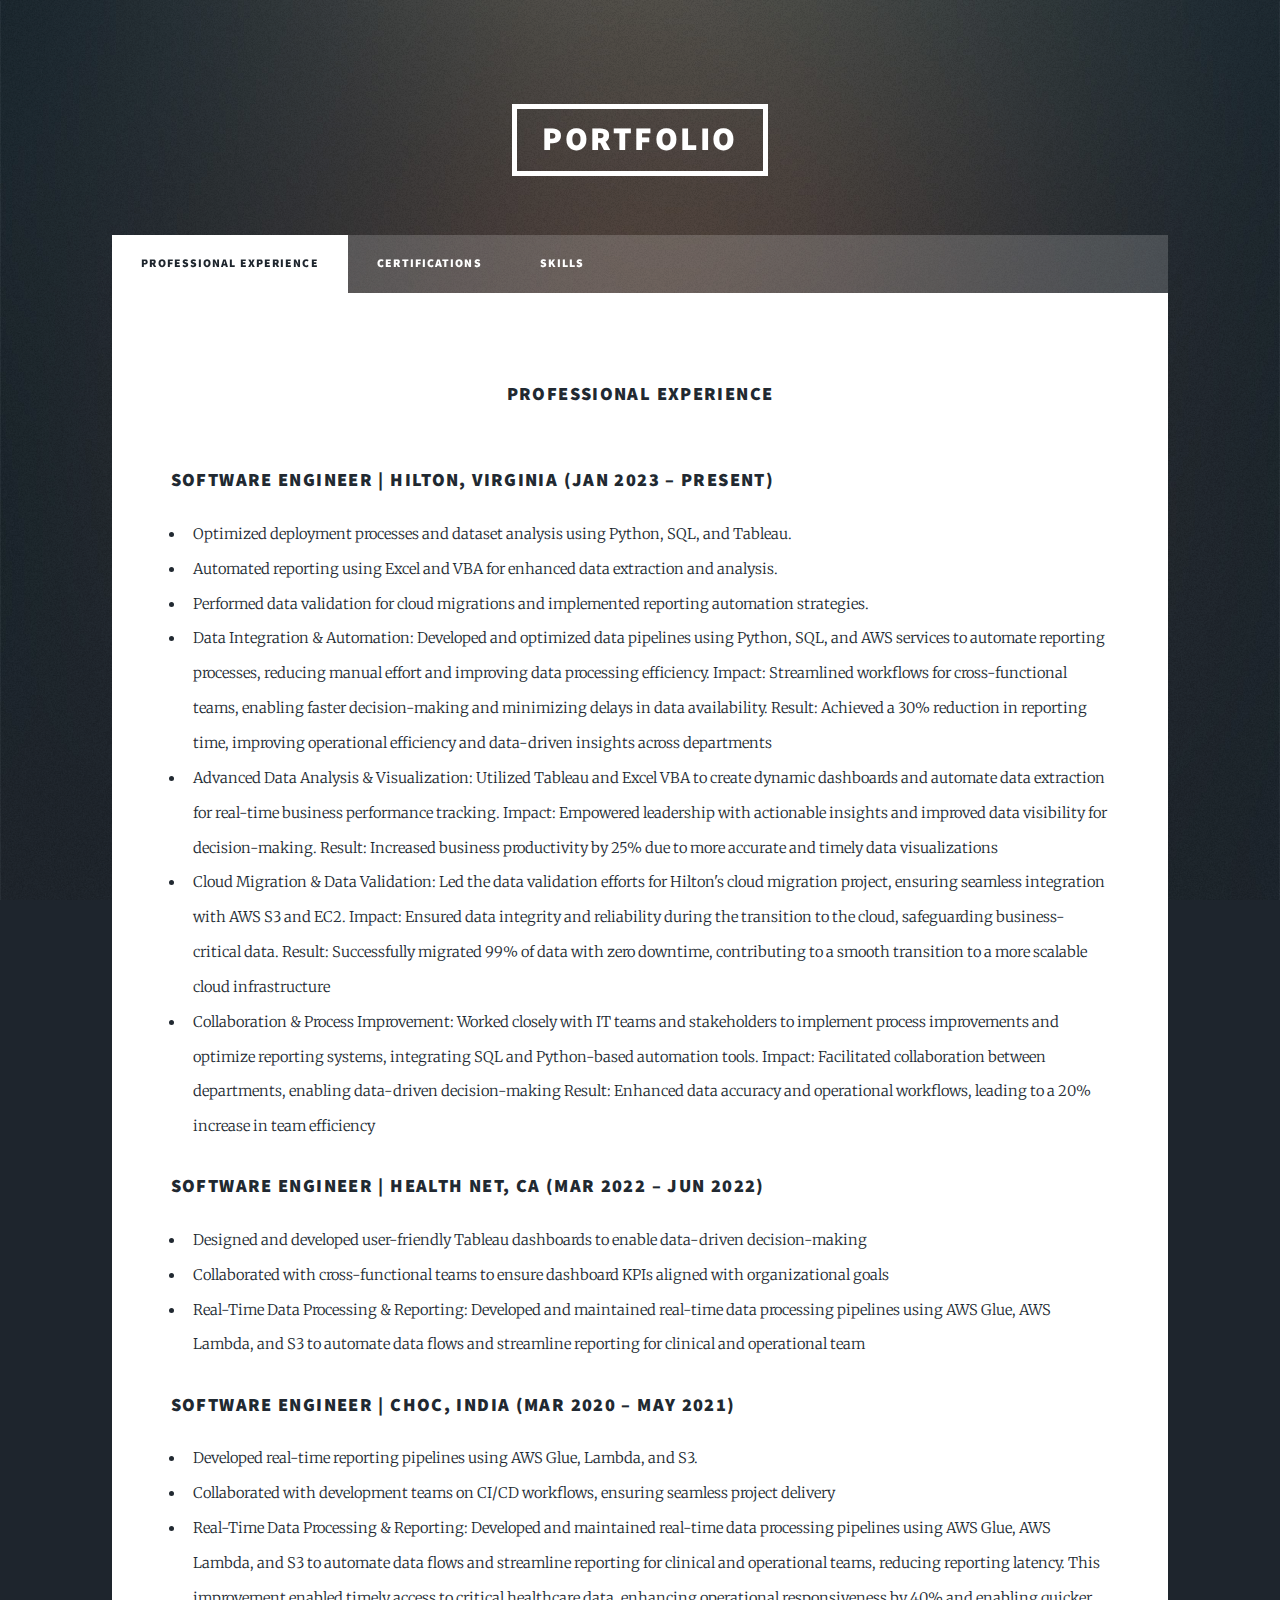
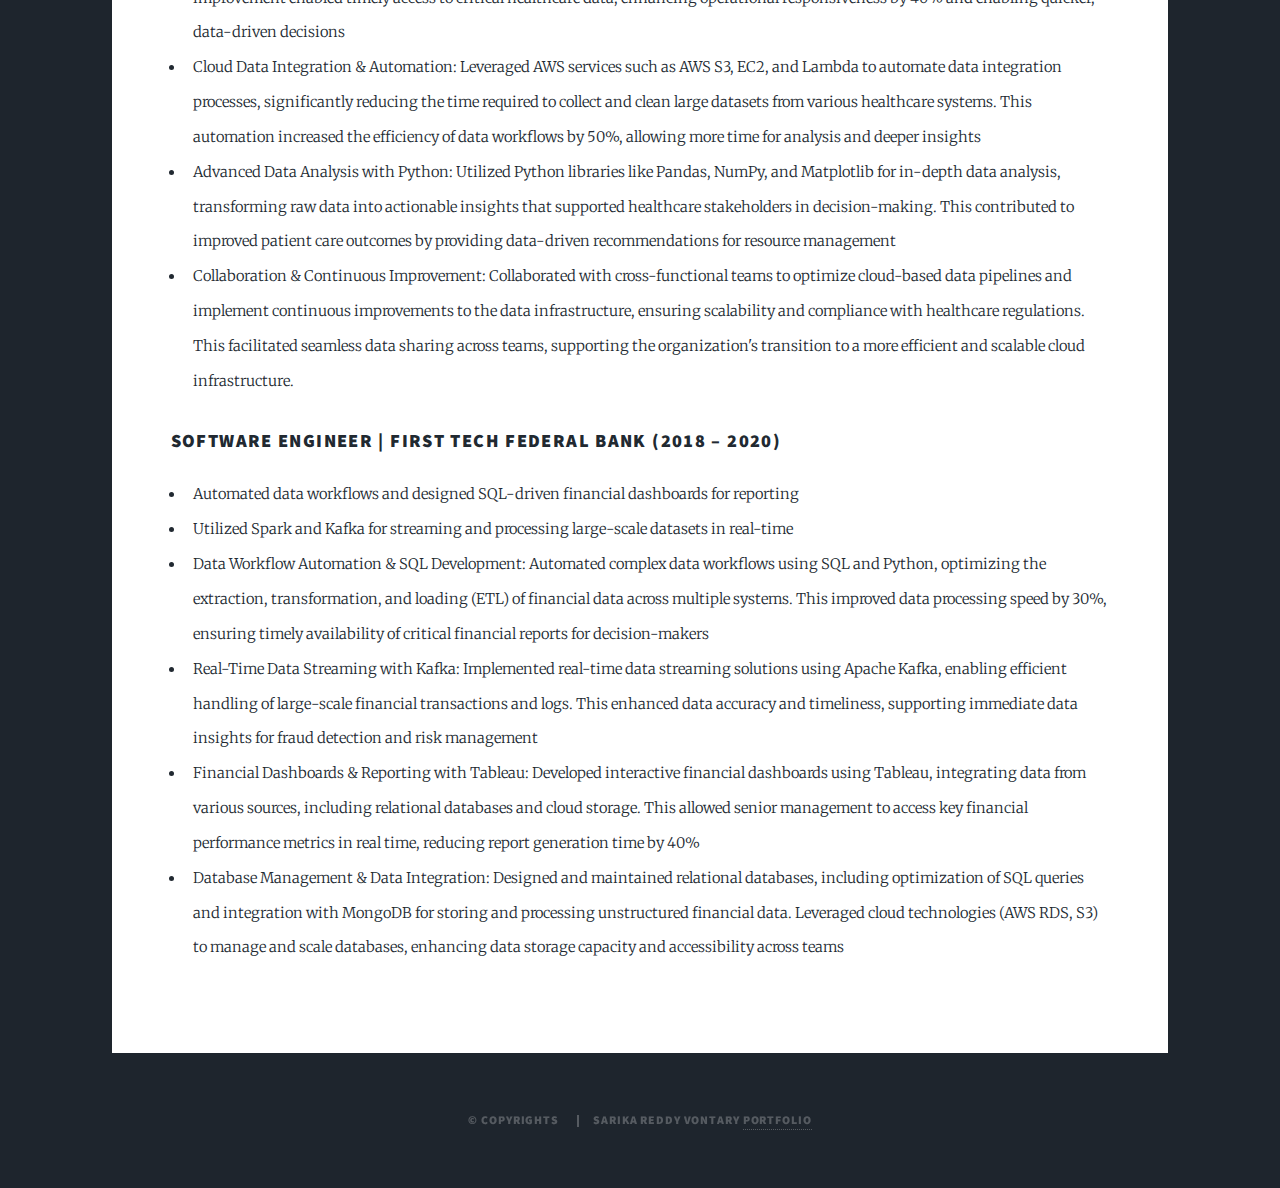
==== generic.html @ 7710efbc "Add files via upload" ====
<!DOCTYPE HTML>
<!--
	Massively by HTML5 UP
	html5up.net | @ajlkn
	Free for personal and commercial use under the CCA 3.0 license (html5up.net/license)
-->
<!DOCTYPE html>
<html lang="en">
<head>
	<title>PORTFOLIO</title>
	<meta charset="utf-8" />
	<meta name="viewport" content="width=device-width, initial-scale=1, user-scalable=no" />
	<link rel="stylesheet" href="assets/css/main.css" />
	<noscript><link rel="stylesheet" href="assets/css/noscript.css" /></noscript>
</head>
<body class="is-preload">

	<!-- Wrapper -->
	<div id="wrapper">

		<!-- Header -->
		<header id="header">
			<a href="index.html" class="logo">PORTFOLIO</a>
		</header>

		<!-- Nav -->
		<nav id="nav">
			<ul class="links">
				<li class="active"><a href="generic.html">Professional Experience</a></li>
				<li><a href="elements.html">Certifications</a></li>
				<li><a href="elements.html">Skills</a></li>
			</ul>
		</nav>

		<!-- Main -->
		<div id="main">

			<!-- Post -->
			<section class="post">
				<header class="major">
					<h3>Professional Experience</h3>
				</header>

				<section id="experience">
					<h3>Software Engineer | Hilton, Virginia (Jan 2023 – Present)</h3>
					<ul>
						<li>Optimized deployment processes and dataset analysis using Python, SQL, and Tableau.</li>
						<li>Automated reporting using Excel and VBA for enhanced data extraction and analysis.</li>
						<li>Performed data validation for cloud migrations and implemented reporting automation strategies.</li>
						<li>
							Data Integration & Automation: Developed and optimized data pipelines using Python, SQL, and AWS services to automate reporting processes, reducing manual effort and improving data processing efficiency.
							Impact: Streamlined workflows for cross-functional teams, enabling faster decision-making and minimizing delays in data availability.
							Result: Achieved a 30% reduction in reporting time, improving operational efficiency and data-driven insights across departments
						</li>
						<li>
							Advanced Data Analysis & Visualization: Utilized Tableau and Excel VBA to create dynamic dashboards and automate data extraction for real-time business performance tracking.

							Impact: Empowered leadership with actionable insights and improved data visibility for decision-making.
							Result: Increased business productivity by 25% due to more accurate and timely data visualizations
						</li>
						<li>
							Cloud Migration & Data Validation: Led the data validation efforts for Hilton's cloud migration project, ensuring seamless integration with AWS S3 and EC2.

							Impact: Ensured data integrity and reliability during the transition to the cloud, safeguarding business-critical data.
							Result: Successfully migrated 99% of data with zero downtime, contributing to a smooth transition to a more scalable cloud infrastructure
						</li>
						<li>
							Collaboration & Process Improvement: Worked closely with IT teams and stakeholders to implement process improvements and optimize reporting systems, integrating SQL and Python-based automation tools.
							Impact: Facilitated collaboration between departments, enabling data-driven decision-making
							Result: Enhanced data accuracy and operational workflows, leading to a 20% increase in team efficiency
						</li>

					</ul>
					<h3>Software Engineer | Health Net, CA (Mar 2022 – Jun 2022)</h3>
					<ul>
						<li>Designed and developed user-friendly Tableau dashboards to enable data-driven decision-making</li>
						<li>Collaborated with cross-functional teams to ensure dashboard KPIs aligned with organizational goals</li>
						<li>Real-Time Data Processing & Reporting: Developed and maintained real-time data processing pipelines using AWS Glue, AWS Lambda, and S3 to automate data flows and streamline reporting for clinical and operational team</li>
					</ul>
					<h3>Software Engineer | CHOC, India (Mar 2020 – May 2021)</h3>
					<ul>
						<li>Developed real-time reporting pipelines using AWS Glue, Lambda, and S3.</li>
						<li>Collaborated with development teams on CI/CD workflows, ensuring seamless project delivery</li>
						<li>Real-Time Data Processing & Reporting: Developed and maintained real-time data processing pipelines using AWS Glue, AWS Lambda, and S3 to automate data flows and streamline reporting for clinical and operational teams, reducing reporting latency. This improvement enabled timely access to critical healthcare data, enhancing operational responsiveness by 40% and enabling quicker, data-driven decisions</li>

						<li>Cloud Data Integration & Automation: Leveraged AWS services such as AWS S3, EC2, and Lambda to automate data integration processes, significantly reducing the time required to collect and clean large datasets from various healthcare systems. This automation increased the efficiency of data workflows by 50%, allowing more time for analysis and deeper insights</li>
						<li>Advanced Data Analysis with Python: Utilized Python libraries like Pandas, NumPy, and Matplotlib for in-depth data analysis, transforming raw data into actionable insights that supported healthcare stakeholders in decision-making. This contributed to improved patient care outcomes by providing data-driven recommendations for resource management</li>
						<li>Collaboration & Continuous Improvement: Collaborated with cross-functional teams to optimize cloud-based data pipelines and implement continuous improvements to the data infrastructure, ensuring scalability and compliance with healthcare regulations. This facilitated seamless data sharing across teams, supporting the organization's transition to a more efficient and scalable cloud infrastructure.</li>
					</ul>
					<h3>Software Engineer | First Tech Federal Bank (2018 – 2020)</h3>
					<ul>
						<li>Automated data workflows and designed SQL-driven financial dashboards for reporting</li>
						<li>Utilized Spark and Kafka for streaming and processing large-scale datasets in real-time</li>
						<li>Data Workflow Automation & SQL Development: Automated complex data workflows using SQL and Python, optimizing the extraction, transformation, and loading (ETL) of financial data across multiple systems. This improved data processing speed by 30%, ensuring timely availability of critical financial reports for decision-makers</li>
						<li>Real-Time Data Streaming with Kafka: Implemented real-time data streaming solutions using Apache Kafka, enabling efficient handling of large-scale financial transactions and logs. This enhanced data accuracy and timeliness, supporting immediate data insights for fraud detection and risk management</li>
						<li>Financial Dashboards & Reporting with Tableau: Developed interactive financial dashboards using Tableau, integrating data from various sources, including relational databases and cloud storage. This allowed senior management to access key financial performance metrics in real time, reducing report generation time by 40%</li>
						<li>Database Management & Data Integration: Designed and maintained relational databases, including optimization of SQL queries and integration with MongoDB for storing and processing unstructured financial data. Leveraged cloud technologies (AWS RDS, S3) to manage and scale databases, enhancing data storage capacity and accessibility across teams</li>
					</ul>


					
					<!-- Add other professional experiences here -->
				</section>
			</section>

		</div>

		<!-- Copyright -->
		<div id="copyright">
			<ul>
				<li>&copy; Copyrights</li>
				<li>SARIKA REDDY VONTARY <a href="#">Portfolio</a></li>
			</ul>
		</div>

	</div>

	<!-- Scripts -->
	<script src="assets/js/jquery.min.js"></script>
	<script src="assets/js/jquery.scrollex.min.js"></script>
	<script src="assets/js/jquery.scrolly.min.js"></script>
	<script src="assets/js/browser.min.js"></script>
	<script src="assets/js/breakpoints.min.js"></script>
	<script src="assets/js/util.js"></script>
	<script src="assets/js/main.js"></script>

</body>
</html>
---- assets/css/main.css ----
@import url(fontawesome-all.min.css);
@import url("https://fonts.googleapis.com/css?family=Merriweather:300,700,300italic,700italic|Source+Sans+Pro:900");

/*
	Massively by HTML5 UP
	html5up.net | @ajlkn
	Free for personal and commercial use under the CCA 3.0 license (html5up.net/license)
*/

html, body, div, span, applet, object,
iframe, h1, h2, h3, h4, h5, h6, p, blockquote,
pre, a, abbr, acronym, address, big, cite,
code, del, dfn, em, img, ins, kbd, q, s, samp,
small, strike, strong, sub, sup, tt, var, b,
u, i, center, dl, dt, dd, ol, ul, li, fieldset,
form, label, legend, table, caption, tbody,
tfoot, thead, tr, th, td, article, aside,
canvas, details, embed, figure, figcaption,
footer, header, hgroup, menu, nav, output, ruby,
section, summary, time, mark, audio, video {
	margin: 0;
	padding: 0;
	border: 0;
	font-size: 100%;
	font: inherit;
	vertical-align: baseline;}

article, aside, details, figcaption, figure,
footer, header, hgroup, menu, nav, section {
	display: block;}

body {
	line-height: 1;
}

ol, ul {
	list-style: none;
}

blockquote, q {
	quotes: none;
}

	blockquote:before, blockquote:after, q:before, q:after {
		content: '';
		content: none;
	}

table {
	border-collapse: collapse;
	border-spacing: 0;
}

body {
	-webkit-text-size-adjust: none;
}

mark {
	background-color: transparent;
	color: inherit;
}

input::-moz-focus-inner {
	border: 0;
	padding: 0;
}

input, select, textarea {
	-moz-appearance: none;
	-webkit-appearance: none;
	-ms-appearance: none;
	appearance: none;
}

/* Basic */

	@-ms-viewport {
		width: device-width;
	}

	body {
		-ms-overflow-style: scrollbar;
	}

	@media screen and (max-width: 480px) {

		html, body {
			min-width: 320px;
		}

	}

	html {
		box-sizing: border-box;
	}

	*, *:before, *:after {
		box-sizing: inherit;
	}

	body {
		background-color: #1e252d;
	}

		body.is-preload *, body.is-preload *:before, body.is-preload *:after {
			-moz-animation: none !important;
			-webkit-animation: none !important;
			-ms-animation: none !important;
			animation: none !important;
			-moz-transition: none !important;
			-webkit-transition: none !important;
			-ms-transition: none !important;
			transition: none !important;
		}

/* Type */

	html {
		font-size: 16pt;
	}

		@media screen and (max-width: 1680px) {

			html {
				font-size: 12pt;
			}

		}

		@media screen and (max-width: 1280px) {

			html {
				font-size: 11pt;
			}

		}

		@media screen and (max-width: 360px) {

			html {
				font-size: 10pt;
			}

		}

	body {
		color: #212931;
	}

	body, input, select, textarea {
		font-family: "Merriweather", Georgia, serif;
		font-weight: 300;
		font-size: 1rem;
		line-height: 2.375;
	}

	a {
		-moz-transition: color 0.2s ease-in-out, background-color 0.2s ease-in-out, border-color 0.2s ease-in-out, box-shadow 0.2s ease-in-out;
		-webkit-transition: color 0.2s ease-in-out, background-color 0.2s ease-in-out, border-color 0.2s ease-in-out, box-shadow 0.2s ease-in-out;
		-ms-transition: color 0.2s ease-in-out, background-color 0.2s ease-in-out, border-color 0.2s ease-in-out, box-shadow 0.2s ease-in-out;
		transition: color 0.2s ease-in-out, background-color 0.2s ease-in-out, border-color 0.2s ease-in-out, box-shadow 0.2s ease-in-out;
		border-bottom: dotted 1px;
		text-decoration: none;
	}

		a:hover {
			border-bottom-color: transparent;
		}

	strong, b {
		font-weight: 600;
	}

	em, i {
		font-style: italic;
	}

	p {
		text-align: justify;
		margin: 0 0 2rem 0;
	}

	h1, h2, h3, h4, h5, h6 {
		font-family: "Source Sans Pro", Helvetica, sans-serif;
		font-weight: 900;
		line-height: 1.5;
		letter-spacing: 0.075em;
		text-transform: uppercase;
		margin: 0 0 1rem 0;
	}

		h1 a, h2 a, h3 a, h4 a, h5 a, h6 a {
			border-bottom: 0;
			color: inherit;
			text-decoration: none;
		}

	h1 {
		font-size: 4rem;
		line-height: 1.1;
		margin: 0 0 2rem 0;
	}

	h2 {
		font-size: 1.75rem;
		line-height: 1.3;
		margin: 0 0 1.5rem 0;
	}

	h3 {
		font-size: 1.25rem;
		margin: 0 0 1.5rem 0;
	}

	h4 {
		font-size: 1rem;
	}

	h5 {
		font-size: 0.9rem;
	}

	h6 {
		font-size: 0.8rem;
	}

	sub {
		font-size: 0.8rem;
		position: relative;
		top: 0.5rem;
	}

	sup {
		font-size: 0.8rem;
		position: relative;
		top: -0.5rem;
	}

	blockquote {
		border-left: solid 4px;
		font-style: italic;
		margin: 0 0 2rem 0;
		padding: 0.5rem 0 0.5rem 2rem;
	}

	code {
		border: solid 2px;
		font-family: "Courier New", monospace;
		font-size: 0.9rem;
		margin: 0 0.25rem;
		padding: 0.25rem 0.65rem;
	}

	pre {
		-webkit-overflow-scrolling: touch;
		font-family: "Courier New", monospace;
		font-size: 0.9rem;
		margin: 0 0 2rem 0;
	}

		pre code {
			display: block;
			line-height: 1.75;
			padding: 1rem 1.5rem;
			overflow-x: auto;
		}

	hr {
		border: 0;
		border-bottom: solid 2px;
		margin: 3rem 0;
	}

		hr.major {
			margin: 5rem 0;
		}

	.align-left {
		text-align: left;
	}

	.align-center {
		text-align: center;
	}

	.align-right {
		text-align: right;
	}

	input, select, textarea {
		color: #212931;
	}

	a {
		color: #212931;
		border-bottom-color: rgba(33, 41, 49, 0.5);
	}

		a:hover {
			border-bottom-color: transparent;
			color: #18bfef !important;
		}

	strong, b {
		color: #212931;
	}

	h1, h2, h3, h4, h5, h6 {
		color: #212931;
	}

	blockquote {
		border-left-color: #eeeeee;
	}

	code {
		background: rgba(220, 220, 220, 0.25);
		border-color: #eeeeee;
	}

	hr {
		border-bottom-color: #eeeeee;
	}

/* Row */

	.row {
		display: flex;
		flex-wrap: wrap;
		box-sizing: border-box;
		align-items: stretch;
	}

		.row > * {
			box-sizing: border-box;
		}

		.row.gtr-uniform > * > :last-child {
			margin-bottom: 0;
		}

		.row.aln-left {
			justify-content: flex-start;
		}

		.row.aln-center {
			justify-content: center;
		}

		.row.aln-right {
			justify-content: flex-end;
		}

		.row.aln-top {
			align-items: flex-start;
		}

		.row.aln-middle {
			align-items: center;
		}

		.row.aln-bottom {
			align-items: flex-end;
		}

		.row > .imp {
			order: -1;
		}

		.row > .col-1 {
			width: 8.33333%;
		}

		.row > .off-1 {
			margin-left: 8.33333%;
		}

		.row > .col-2 {
			width: 16.66667%;
		}

		.row > .off-2 {
			margin-left: 16.66667%;
		}

		.row > .col-3 {
			width: 25%;
		}

		.row > .off-3 {
			margin-left: 25%;
		}

		.row > .col-4 {
			width: 33.33333%;
		}

		.row > .off-4 {
			margin-left: 33.33333%;
		}

		.row > .col-5 {
			width: 41.66667%;
		}

		.row > .off-5 {
			margin-left: 41.66667%;
		}

		.row > .col-6 {
			width: 50%;
		}

		.row > .off-6 {
			margin-left: 50%;
		}

		.row > .col-7 {
			width: 58.33333%;
		}

		.row > .off-7 {
			margin-left: 58.33333%;
		}

		.row > .col-8 {
			width: 66.66667%;
		}

		.row > .off-8 {
			margin-left: 66.66667%;
		}

		.row > .col-9 {
			width: 75%;
		}

		.row > .off-9 {
			margin-left: 75%;
		}

		.row > .col-10 {
			width: 83.33333%;
		}

		.row > .off-10 {
			margin-left: 83.33333%;
		}

		.row > .col-11 {
			width: 91.66667%;
		}

		.row > .off-11 {
			margin-left: 91.66667%;
		}

		.row > .col-12 {
			width: 100%;
		}

		.row > .off-12 {
			margin-left: 100%;
		}

		.row.gtr-0 {
			margin-top: 0;
			margin-left: 0rem;
		}

			.row.gtr-0 > * {
				padding: 0 0 0 0rem;
			}

			.row.gtr-0.gtr-uniform {
				margin-top: 0rem;
			}

				.row.gtr-0.gtr-uniform > * {
					padding-top: 0rem;
				}

		.row.gtr-25 {
			margin-top: 0;
			margin-left: -0.375rem;
		}

			.row.gtr-25 > * {
				padding: 0 0 0 0.375rem;
			}

			.row.gtr-25.gtr-uniform {
				margin-top: -0.375rem;
			}

				.row.gtr-25.gtr-uniform > * {
					padding-top: 0.375rem;
				}

		.row.gtr-50 {
			margin-top: 0;
			margin-left: -0.75rem;
		}

			.row.gtr-50 > * {
				padding: 0 0 0 0.75rem;
			}

			.row.gtr-50.gtr-uniform {
				margin-top: -0.75rem;
			}

				.row.gtr-50.gtr-uniform > * {
					padding-top: 0.75rem;
				}

		.row {
			margin-top: 0;
			margin-left: -1.5rem;
		}

			.row > * {
				padding: 0 0 0 1.5rem;
			}

			.row.gtr-uniform {
				margin-top: -1.5rem;
			}

				.row.gtr-uniform > * {
					padding-top: 1.5rem;
				}

		.row.gtr-150 {
			margin-top: 0;
			margin-left: -2.25rem;
		}

			.row.gtr-150 > * {
				padding: 0 0 0 2.25rem;
			}

			.row.gtr-150.gtr-uniform {
				margin-top: -2.25rem;
			}

				.row.gtr-150.gtr-uniform > * {
					padding-top: 2.25rem;
				}

		.row.gtr-200 {
			margin-top: 0;
			margin-left: -3rem;
		}

			.row.gtr-200 > * {
				padding: 0 0 0 3rem;
			}

			.row.gtr-200.gtr-uniform {
				margin-top: -3rem;
			}

				.row.gtr-200.gtr-uniform > * {
					padding-top: 3rem;
				}

		@media screen and (max-width: 1680px) {

			.row {
				display: flex;
				flex-wrap: wrap;
				box-sizing: border-box;
				align-items: stretch;
			}

				.row > * {
					box-sizing: border-box;
				}

				.row.gtr-uniform > * > :last-child {
					margin-bottom: 0;
				}

				.row.aln-left {
					justify-content: flex-start;
				}

				.row.aln-center {
					justify-content: center;
				}

				.row.aln-right {
					justify-content: flex-end;
				}

				.row.aln-top {
					align-items: flex-start;
				}

				.row.aln-middle {
					align-items: center;
				}

				.row.aln-bottom {
					align-items: flex-end;
				}

				.row > .imp-xlarge {
					order: -1;
				}

				.row > .col-1-xlarge {
					width: 8.33333%;
				}

				.row > .off-1-xlarge {
					margin-left: 8.33333%;
				}

				.row > .col-2-xlarge {
					width: 16.66667%;
				}

				.row > .off-2-xlarge {
					margin-left: 16.66667%;
				}

				.row > .col-3-xlarge {
					width: 25%;
				}

				.row > .off-3-xlarge {
					margin-left: 25%;
				}

				.row > .col-4-xlarge {
					width: 33.33333%;
				}

				.row > .off-4-xlarge {
					margin-left: 33.33333%;
				}

				.row > .col-5-xlarge {
					width: 41.66667%;
				}

				.row > .off-5-xlarge {
					margin-left: 41.66667%;
				}

				.row > .col-6-xlarge {
					width: 50%;
				}

				.row > .off-6-xlarge {
					margin-left: 50%;
				}

				.row > .col-7-xlarge {
					width: 58.33333%;
				}

				.row > .off-7-xlarge {
					margin-left: 58.33333%;
				}

				.row > .col-8-xlarge {
					width: 66.66667%;
				}

				.row > .off-8-xlarge {
					margin-left: 66.66667%;
				}

				.row > .col-9-xlarge {
					width: 75%;
				}

				.row > .off-9-xlarge {
					margin-left: 75%;
				}

				.row > .col-10-xlarge {
					width: 83.33333%;
				}

				.row > .off-10-xlarge {
					margin-left: 83.33333%;
				}

				.row > .col-11-xlarge {
					width: 91.66667%;
				}

				.row > .off-11-xlarge {
					margin-left: 91.66667%;
				}

				.row > .col-12-xlarge {
					width: 100%;
				}

				.row > .off-12-xlarge {
					margin-left: 100%;
				}

				.row.gtr-0 {
					margin-top: 0;
					margin-left: 0rem;
				}

					.row.gtr-0 > * {
						padding: 0 0 0 0rem;
					}

					.row.gtr-0.gtr-uniform {
						margin-top: 0rem;
					}

						.row.gtr-0.gtr-uniform > * {
							padding-top: 0rem;
						}

				.row.gtr-25 {
					margin-top: 0;
					margin-left: -0.375rem;
				}

					.row.gtr-25 > * {
						padding: 0 0 0 0.375rem;
					}

					.row.gtr-25.gtr-uniform {
						margin-top: -0.375rem;
					}

						.row.gtr-25.gtr-uniform > * {
							padding-top: 0.375rem;
						}

				.row.gtr-50 {
					margin-top: 0;
					margin-left: -0.75rem;
				}

					.row.gtr-50 > * {
						padding: 0 0 0 0.75rem;
					}

					.row.gtr-50.gtr-uniform {
						margin-top: -0.75rem;
					}

						.row.gtr-50.gtr-uniform > * {
							padding-top: 0.75rem;
						}

				.row {
					margin-top: 0;
					margin-left: -1.5rem;
				}

					.row > * {
						padding: 0 0 0 1.5rem;
					}

					.row.gtr-uniform {
						margin-top: -1.5rem;
					}

						.row.gtr-uniform > * {
							padding-top: 1.5rem;
						}

				.row.gtr-150 {
					margin-top: 0;
					margin-left: -2.25rem;
				}

					.row.gtr-150 > * {
						padding: 0 0 0 2.25rem;
					}

					.row.gtr-150.gtr-uniform {
						margin-top: -2.25rem;
					}

						.row.gtr-150.gtr-uniform > * {
							padding-top: 2.25rem;
						}

				.row.gtr-200 {
					margin-top: 0;
					margin-left: -3rem;
				}

					.row.gtr-200 > * {
						padding: 0 0 0 3rem;
					}

					.row.gtr-200.gtr-uniform {
						margin-top: -3rem;
					}

						.row.gtr-200.gtr-uniform > * {
							padding-top: 3rem;
						}

		}

		@media screen and (max-width: 1280px) {

			.row {
				display: flex;
				flex-wrap: wrap;
				box-sizing: border-box;
				align-items: stretch;
			}

				.row > * {
					box-sizing: border-box;
				}

				.row.gtr-uniform > * > :last-child {
					margin-bottom: 0;
				}

				.row.aln-left {
					justify-content: flex-start;
				}

				.row.aln-center {
					justify-content: center;
				}

				.row.aln-right {
					justify-content: flex-end;
				}

				.row.aln-top {
					align-items: flex-start;
				}

				.row.aln-middle {
					align-items: center;
				}

				.row.aln-bottom {
					align-items: flex-end;
				}

				.row > .imp-large {
					order: -1;
				}

				.row > .col-1-large {
					width: 8.33333%;
				}

				.row > .off-1-large {
					margin-left: 8.33333%;
				}

				.row > .col-2-large {
					width: 16.66667%;
				}

				.row > .off-2-large {
					margin-left: 16.66667%;
				}

				.row > .col-3-large {
					width: 25%;
				}

				.row > .off-3-large {
					margin-left: 25%;
				}

				.row > .col-4-large {
					width: 33.33333%;
				}

				.row > .off-4-large {
					margin-left: 33.33333%;
				}

				.row > .col-5-large {
					width: 41.66667%;
				}

				.row > .off-5-large {
					margin-left: 41.66667%;
				}

				.row > .col-6-large {
					width: 50%;
				}

				.row > .off-6-large {
					margin-left: 50%;
				}

				.row > .col-7-large {
					width: 58.33333%;
				}

				.row > .off-7-large {
					margin-left: 58.33333%;
				}

				.row > .col-8-large {
					width: 66.66667%;
				}

				.row > .off-8-large {
					margin-left: 66.66667%;
				}

				.row > .col-9-large {
					width: 75%;
				}

				.row > .off-9-large {
					margin-left: 75%;
				}

				.row > .col-10-large {
					width: 83.33333%;
				}

				.row > .off-10-large {
					margin-left: 83.33333%;
				}

				.row > .col-11-large {
					width: 91.66667%;
				}

				.row > .off-11-large {
					margin-left: 91.66667%;
				}

				.row > .col-12-large {
					width: 100%;
				}

				.row > .off-12-large {
					margin-left: 100%;
				}

				.row.gtr-0 {
					margin-top: 0;
					margin-left: 0rem;
				}

					.row.gtr-0 > * {
						padding: 0 0 0 0rem;
					}

					.row.gtr-0.gtr-uniform {
						margin-top: 0rem;
					}

						.row.gtr-0.gtr-uniform > * {
							padding-top: 0rem;
						}

				.row.gtr-25 {
					margin-top: 0;
					margin-left: -0.375rem;
				}

					.row.gtr-25 > * {
						padding: 0 0 0 0.375rem;
					}

					.row.gtr-25.gtr-uniform {
						margin-top: -0.375rem;
					}

						.row.gtr-25.gtr-uniform > * {
							padding-top: 0.375rem;
						}

				.row.gtr-50 {
					margin-top: 0;
					margin-left: -0.75rem;
				}

					.row.gtr-50 > * {
						padding: 0 0 0 0.75rem;
					}

					.row.gtr-50.gtr-uniform {
						margin-top: -0.75rem;
					}

						.row.gtr-50.gtr-uniform > * {
							padding-top: 0.75rem;
						}

				.row {
					margin-top: 0;
					margin-left: -1.5rem;
				}

					.row > * {
						padding: 0 0 0 1.5rem;
					}

					.row.gtr-uniform {
						margin-top: -1.5rem;
					}

						.row.gtr-uniform > * {
							padding-top: 1.5rem;
						}

				.row.gtr-150 {
					margin-top: 0;
					margin-left: -2.25rem;
				}

					.row.gtr-150 > * {
						padding: 0 0 0 2.25rem;
					}

					.row.gtr-150.gtr-uniform {
						margin-top: -2.25rem;
					}

						.row.gtr-150.gtr-uniform > * {
							padding-top: 2.25rem;
						}

				.row.gtr-200 {
					margin-top: 0;
					margin-left: -3rem;
				}

					.row.gtr-200 > * {
						padding: 0 0 0 3rem;
					}

					.row.gtr-200.gtr-uniform {
						margin-top: -3rem;
					}

						.row.gtr-200.gtr-uniform > * {
							padding-top: 3rem;
						}

		}

		@media screen and (max-width: 980px) {

			.row {
				display: flex;
				flex-wrap: wrap;
				box-sizing: border-box;
				align-items: stretch;
			}

				.row > * {
					box-sizing: border-box;
				}

				.row.gtr-uniform > * > :last-child {
					margin-bottom: 0;
				}

				.row.aln-left {
					justify-content: flex-start;
				}

				.row.aln-center {
					justify-content: center;
				}

				.row.aln-right {
					justify-content: flex-end;
				}

				.row.aln-top {
					align-items: flex-start;
				}

				.row.aln-middle {
					align-items: center;
				}

				.row.aln-bottom {
					align-items: flex-end;
				}

				.row > .imp-medium {
					order: -1;
				}

				.row > .col-1-medium {
					width: 8.33333%;
				}

				.row > .off-1-medium {
					margin-left: 8.33333%;
				}

				.row > .col-2-medium {
					width: 16.66667%;
				}

				.row > .off-2-medium {
					margin-left: 16.66667%;
				}

				.row > .col-3-medium {
					width: 25%;
				}

				.row > .off-3-medium {
					margin-left: 25%;
				}

				.row > .col-4-medium {
					width: 33.33333%;
				}

				.row > .off-4-medium {
					margin-left: 33.33333%;
				}

				.row > .col-5-medium {
					width: 41.66667%;
				}

				.row > .off-5-medium {
					margin-left: 41.66667%;
				}

				.row > .col-6-medium {
					width: 50%;
				}

				.row > .off-6-medium {
					margin-left: 50%;
				}

				.row > .col-7-medium {
					width: 58.33333%;
				}

				.row > .off-7-medium {
					margin-left: 58.33333%;
				}

				.row > .col-8-medium {
					width: 66.66667%;
				}

				.row > .off-8-medium {
					margin-left: 66.66667%;
				}

				.row > .col-9-medium {
					width: 75%;
				}

				.row > .off-9-medium {
					margin-left: 75%;
				}

				.row > .col-10-medium {
					width: 83.33333%;
				}

				.row > .off-10-medium {
					margin-left: 83.33333%;
				}

				.row > .col-11-medium {
					width: 91.66667%;
				}

				.row > .off-11-medium {
					margin-left: 91.66667%;
				}

				.row > .col-12-medium {
					width: 100%;
				}

				.row > .off-12-medium {
					margin-left: 100%;
				}

				.row.gtr-0 {
					margin-top: 0;
					margin-left: 0rem;
				}

					.row.gtr-0 > * {
						padding: 0 0 0 0rem;
					}

					.row.gtr-0.gtr-uniform {
						margin-top: 0rem;
					}

						.row.gtr-0.gtr-uniform > * {
							padding-top: 0rem;
						}

				.row.gtr-25 {
					margin-top: 0;
					margin-left: -0.375rem;
				}

					.row.gtr-25 > * {
						padding: 0 0 0 0.375rem;
					}

					.row.gtr-25.gtr-uniform {
						margin-top: -0.375rem;
					}

						.row.gtr-25.gtr-uniform > * {
							padding-top: 0.375rem;
						}

				.row.gtr-50 {
					margin-top: 0;
					margin-left: -0.75rem;
				}

					.row.gtr-50 > * {
						padding: 0 0 0 0.75rem;
					}

					.row.gtr-50.gtr-uniform {
						margin-top: -0.75rem;
					}

						.row.gtr-50.gtr-uniform > * {
							padding-top: 0.75rem;
						}

				.row {
					margin-top: 0;
					margin-left: -1.5rem;
				}

					.row > * {
						padding: 0 0 0 1.5rem;
					}

					.row.gtr-uniform {
						margin-top: -1.5rem;
					}

						.row.gtr-uniform > * {
							padding-top: 1.5rem;
						}

				.row.gtr-150 {
					margin-top: 0;
					margin-left: -2.25rem;
				}

					.row.gtr-150 > * {
						padding: 0 0 0 2.25rem;
					}

					.row.gtr-150.gtr-uniform {
						margin-top: -2.25rem;
					}

						.row.gtr-150.gtr-uniform > * {
							padding-top: 2.25rem;
						}

				.row.gtr-200 {
					margin-top: 0;
					margin-left: -3rem;
				}

					.row.gtr-200 > * {
						padding: 0 0 0 3rem;
					}

					.row.gtr-200.gtr-uniform {
						margin-top: -3rem;
					}

						.row.gtr-200.gtr-uniform > * {
							padding-top: 3rem;
						}

		}

		@media screen and (max-width: 736px) {

			.row {
				display: flex;
				flex-wrap: wrap;
				box-sizing: border-box;
				align-items: stretch;
			}

				.row > * {
					box-sizing: border-box;
				}

				.row.gtr-uniform > * > :last-child {
					margin-bottom: 0;
				}

				.row.aln-left {
					justify-content: flex-start;
				}

				.row.aln-center {
					justify-content: center;
				}

				.row.aln-right {
					justify-content: flex-end;
				}

				.row.aln-top {
					align-items: flex-start;
				}

				.row.aln-middle {
					align-items: center;
				}

				.row.aln-bottom {
					align-items: flex-end;
				}

				.row > .imp-small {
					order: -1;
				}

				.row > .col-1-small {
					width: 8.33333%;
				}

				.row > .off-1-small {
					margin-left: 8.33333%;
				}

				.row > .col-2-small {
					width: 16.66667%;
				}

				.row > .off-2-small {
					margin-left: 16.66667%;
				}

				.row > .col-3-small {
					width: 25%;
				}

				.row > .off-3-small {
					margin-left: 25%;
				}

				.row > .col-4-small {
					width: 33.33333%;
				}

				.row > .off-4-small {
					margin-left: 33.33333%;
				}

				.row > .col-5-small {
					width: 41.66667%;
				}

				.row > .off-5-small {
					margin-left: 41.66667%;
				}

				.row > .col-6-small {
					width: 50%;
				}

				.row > .off-6-small {
					margin-left: 50%;
				}

				.row > .col-7-small {
					width: 58.33333%;
				}

				.row > .off-7-small {
					margin-left: 58.33333%;
				}

				.row > .col-8-small {
					width: 66.66667%;
				}

				.row > .off-8-small {
					margin-left: 66.66667%;
				}

				.row > .col-9-small {
					width: 75%;
				}

				.row > .off-9-small {
					margin-left: 75%;
				}

				.row > .col-10-small {
					width: 83.33333%;
				}

				.row > .off-10-small {
					margin-left: 83.33333%;
				}

				.row > .col-11-small {
					width: 91.66667%;
				}

				.row > .off-11-small {
					margin-left: 91.66667%;
				}

				.row > .col-12-small {
					width: 100%;
				}

				.row > .off-12-small {
					margin-left: 100%;
				}

				.row.gtr-0 {
					margin-top: 0;
					margin-left: 0rem;
				}

					.row.gtr-0 > * {
						padding: 0 0 0 0rem;
					}

					.row.gtr-0.gtr-uniform {
						margin-top: 0rem;
					}

						.row.gtr-0.gtr-uniform > * {
							padding-top: 0rem;
						}

				.row.gtr-25 {
					margin-top: 0;
					margin-left: -0.375rem;
				}

					.row.gtr-25 > * {
						padding: 0 0 0 0.375rem;
					}

					.row.gtr-25.gtr-uniform {
						margin-top: -0.375rem;
					}

						.row.gtr-25.gtr-uniform > * {
							padding-top: 0.375rem;
						}

				.row.gtr-50 {
					margin-top: 0;
					margin-left: -0.75rem;
				}

					.row.gtr-50 > * {
						padding: 0 0 0 0.75rem;
					}

					.row.gtr-50.gtr-uniform {
						margin-top: -0.75rem;
					}

						.row.gtr-50.gtr-uniform > * {
							padding-top: 0.75rem;
						}

				.row {
					margin-top: 0;
					margin-left: -1.5rem;
				}

					.row > * {
						padding: 0 0 0 1.5rem;
					}

					.row.gtr-uniform {
						margin-top: -1.5rem;
					}

						.row.gtr-uniform > * {
							padding-top: 1.5rem;
						}

				.row.gtr-150 {
					margin-top: 0;
					margin-left: -2.25rem;
				}

					.row.gtr-150 > * {
						padding: 0 0 0 2.25rem;
					}

					.row.gtr-150.gtr-uniform {
						margin-top: -2.25rem;
					}

						.row.gtr-150.gtr-uniform > * {
							padding-top: 2.25rem;
						}

				.row.gtr-200 {
					margin-top: 0;
					margin-left: -3rem;
				}

					.row.gtr-200 > * {
						padding: 0 0 0 3rem;
					}

					.row.gtr-200.gtr-uniform {
						margin-top: -3rem;
					}

						.row.gtr-200.gtr-uniform > * {
							padding-top: 3rem;
						}

		}

		@media screen and (max-width: 480px) {

			.row {
				display: flex;
				flex-wrap: wrap;
				box-sizing: border-box;
				align-items: stretch;
			}

				.row > * {
					box-sizing: border-box;
				}

				.row.gtr-uniform > * > :last-child {
					margin-bottom: 0;
				}

				.row.aln-left {
					justify-content: flex-start;
				}

				.row.aln-center {
					justify-content: center;
				}

				.row.aln-right {
					justify-content: flex-end;
				}

				.row.aln-top {
					align-items: flex-start;
				}

				.row.aln-middle {
					align-items: center;
				}

				.row.aln-bottom {
					align-items: flex-end;
				}

				.row > .imp-xsmall {
					order: -1;
				}

				.row > .col-1-xsmall {
					width: 8.33333%;
				}

				.row > .off-1-xsmall {
					margin-left: 8.33333%;
				}

				.row > .col-2-xsmall {
					width: 16.66667%;
				}

				.row > .off-2-xsmall {
					margin-left: 16.66667%;
				}

				.row > .col-3-xsmall {
					width: 25%;
				}

				.row > .off-3-xsmall {
					margin-left: 25%;
				}

				.row > .col-4-xsmall {
					width: 33.33333%;
				}

				.row > .off-4-xsmall {
					margin-left: 33.33333%;
				}

				.row > .col-5-xsmall {
					width: 41.66667%;
				}

				.row > .off-5-xsmall {
					margin-left: 41.66667%;
				}

				.row > .col-6-xsmall {
					width: 50%;
				}

				.row > .off-6-xsmall {
					margin-left: 50%;
				}

				.row > .col-7-xsmall {
					width: 58.33333%;
				}

				.row > .off-7-xsmall {
					margin-left: 58.33333%;
				}

				.row > .col-8-xsmall {
					width: 66.66667%;
				}

				.row > .off-8-xsmall {
					margin-left: 66.66667%;
				}

				.row > .col-9-xsmall {
					width: 75%;
				}

				.row > .off-9-xsmall {
					margin-left: 75%;
				}

				.row > .col-10-xsmall {
					width: 83.33333%;
				}

				.row > .off-10-xsmall {
					margin-left: 83.33333%;
				}

				.row > .col-11-xsmall {
					width: 91.66667%;
				}

				.row > .off-11-xsmall {
					margin-left: 91.66667%;
				}

				.row > .col-12-xsmall {
					width: 100%;
				}

				.row > .off-12-xsmall {
					margin-left: 100%;
				}

				.row.gtr-0 {
					margin-top: 0;
					margin-left: 0rem;
				}

					.row.gtr-0 > * {
						padding: 0 0 0 0rem;
					}

					.row.gtr-0.gtr-uniform {
						margin-top: 0rem;
					}

						.row.gtr-0.gtr-uniform > * {
							padding-top: 0rem;
						}

				.row.gtr-25 {
					margin-top: 0;
					margin-left: -0.375rem;
				}

					.row.gtr-25 > * {
						padding: 0 0 0 0.375rem;
					}

					.row.gtr-25.gtr-uniform {
						margin-top: -0.375rem;
					}

						.row.gtr-25.gtr-uniform > * {
							padding-top: 0.375rem;
						}

				.row.gtr-50 {
					margin-top: 0;
					margin-left: -0.75rem;
				}

					.row.gtr-50 > * {
						padding: 0 0 0 0.75rem;
					}

					.row.gtr-50.gtr-uniform {
						margin-top: -0.75rem;
					}

						.row.gtr-50.gtr-uniform > * {
							padding-top: 0.75rem;
						}

				.row {
					margin-top: 0;
					margin-left: -1.5rem;
				}

					.row > * {
						padding: 0 0 0 1.5rem;
					}

					.row.gtr-uniform {
						margin-top: -1.5rem;
					}

						.row.gtr-uniform > * {
							padding-top: 1.5rem;
						}

				.row.gtr-150 {
					margin-top: 0;
					margin-left: -2.25rem;
				}

					.row.gtr-150 > * {
						padding: 0 0 0 2.25rem;
					}

					.row.gtr-150.gtr-uniform {
						margin-top: -2.25rem;
					}

						.row.gtr-150.gtr-uniform > * {
							padding-top: 2.25rem;
						}

				.row.gtr-200 {
					margin-top: 0;
					margin-left: -3rem;
				}

					.row.gtr-200 > * {
						padding: 0 0 0 3rem;
					}

					.row.gtr-200.gtr-uniform {
						margin-top: -3rem;
					}

						.row.gtr-200.gtr-uniform > * {
							padding-top: 3rem;
						}

		}

		@media screen and (max-width: 360px) {

			.row {
				display: flex;
				flex-wrap: wrap;
				box-sizing: border-box;
				align-items: stretch;
			}

				.row > * {
					box-sizing: border-box;
				}

				.row.gtr-uniform > * > :last-child {
					margin-bottom: 0;
				}

				.row.aln-left {
					justify-content: flex-start;
				}

				.row.aln-center {
					justify-content: center;
				}

				.row.aln-right {
					justify-content: flex-end;
				}

				.row.aln-top {
					align-items: flex-start;
				}

				.row.aln-middle {
					align-items: center;
				}

				.row.aln-bottom {
					align-items: flex-end;
				}

				.row > .imp-xxsmall {
					order: -1;
				}

				.row > .col-1-xxsmall {
					width: 8.33333%;
				}

				.row > .off-1-xxsmall {
					margin-left: 8.33333%;
				}

				.row > .col-2-xxsmall {
					width: 16.66667%;
				}

				.row > .off-2-xxsmall {
					margin-left: 16.66667%;
				}

				.row > .col-3-xxsmall {
					width: 25%;
				}

				.row > .off-3-xxsmall {
					margin-left: 25%;
				}

				.row > .col-4-xxsmall {
					width: 33.33333%;
				}

				.row > .off-4-xxsmall {
					margin-left: 33.33333%;
				}

				.row > .col-5-xxsmall {
					width: 41.66667%;
				}

				.row > .off-5-xxsmall {
					margin-left: 41.66667%;
				}

				.row > .col-6-xxsmall {
					width: 50%;
				}

				.row > .off-6-xxsmall {
					margin-left: 50%;
				}

				.row > .col-7-xxsmall {
					width: 58.33333%;
				}

				.row > .off-7-xxsmall {
					margin-left: 58.33333%;
				}

				.row > .col-8-xxsmall {
					width: 66.66667%;
				}

				.row > .off-8-xxsmall {
					margin-left: 66.66667%;
				}

				.row > .col-9-xxsmall {
					width: 75%;
				}

				.row > .off-9-xxsmall {
					margin-left: 75%;
				}

				.row > .col-10-xxsmall {
					width: 83.33333%;
				}

				.row > .off-10-xxsmall {
					margin-left: 83.33333%;
				}

				.row > .col-11-xxsmall {
					width: 91.66667%;
				}

				.row > .off-11-xxsmall {
					margin-left: 91.66667%;
				}

				.row > .col-12-xxsmall {
					width: 100%;
				}

				.row > .off-12-xxsmall {
					margin-left: 100%;
				}

				.row.gtr-0 {
					margin-top: 0;
					margin-left: 0rem;
				}

					.row.gtr-0 > * {
						padding: 0 0 0 0rem;
					}

					.row.gtr-0.gtr-uniform {
						margin-top: 0rem;
					}

						.row.gtr-0.gtr-uniform > * {
							padding-top: 0rem;
						}

				.row.gtr-25 {
					margin-top: 0;
					margin-left: -0.375rem;
				}

					.row.gtr-25 > * {
						padding: 0 0 0 0.375rem;
					}

					.row.gtr-25.gtr-uniform {
						margin-top: -0.375rem;
					}

						.row.gtr-25.gtr-uniform > * {
							padding-top: 0.375rem;
						}

				.row.gtr-50 {
					margin-top: 0;
					margin-left: -0.75rem;
				}

					.row.gtr-50 > * {
						padding: 0 0 0 0.75rem;
					}

					.row.gtr-50.gtr-uniform {
						margin-top: -0.75rem;
					}

						.row.gtr-50.gtr-uniform > * {
							padding-top: 0.75rem;
						}

				.row {
					margin-top: 0;
					margin-left: -1.5rem;
				}

					.row > * {
						padding: 0 0 0 1.5rem;
					}

					.row.gtr-uniform {
						margin-top: -1.5rem;
					}

						.row.gtr-uniform > * {
							padding-top: 1.5rem;
						}

				.row.gtr-150 {
					margin-top: 0;
					margin-left: -2.25rem;
				}

					.row.gtr-150 > * {
						padding: 0 0 0 2.25rem;
					}

					.row.gtr-150.gtr-uniform {
						margin-top: -2.25rem;
					}

						.row.gtr-150.gtr-uniform > * {
							padding-top: 2.25rem;
						}

				.row.gtr-200 {
					margin-top: 0;
					margin-left: -3rem;
				}

					.row.gtr-200 > * {
						padding: 0 0 0 3rem;
					}

					.row.gtr-200.gtr-uniform {
						margin-top: -3rem;
					}

						.row.gtr-200.gtr-uniform > * {
							padding-top: 3rem;
						}

		}

/* Box */

	.box {
		border: solid 2px;
		margin-bottom: 2rem;
		padding: 1.5rem;
	}

		.box > :last-child,
		.box > :last-child > :last-child,
		.box > :last-child > :last-child > :last-child {
			margin-bottom: 0;
		}

		.box.alt {
			border: 0;
			border-radius: 0;
			padding: 0;
		}

	.box {
		border-color: #eeeeee;
	}

/* Button */

	input[type="submit"],
	input[type="reset"],
	input[type="button"],
	button,
	.button {
		-moz-appearance: none;
		-webkit-appearance: none;
		-ms-appearance: none;
		appearance: none;
		-moz-transition: background-color 0.2s ease-in-out, box-shadow 0.2s ease-in-out, color 0.2s ease-in-out;
		-webkit-transition: background-color 0.2s ease-in-out, box-shadow 0.2s ease-in-out, color 0.2s ease-in-out;
		-ms-transition: background-color 0.2s ease-in-out, box-shadow 0.2s ease-in-out, color 0.2s ease-in-out;
		transition: background-color 0.2s ease-in-out, box-shadow 0.2s ease-in-out, color 0.2s ease-in-out;
		border: 0;
		border-radius: 0;
		cursor: pointer;
		display: inline-block;
		font-family: "Source Sans Pro", Helvetica, sans-serif;
		font-size: 0.8rem;
		font-weight: 900;
		letter-spacing: 0.075em;
		height: 3rem;
		line-height: 3rem;
		padding: 0 2rem;
		text-align: center;
		text-decoration: none;
		text-transform: uppercase;
		white-space: nowrap;
	}

		input[type="submit"].icon:before,
		input[type="reset"].icon:before,
		input[type="button"].icon:before,
		button.icon:before,
		.button.icon:before {
			margin-right: 0.5rem;
		}

		input[type="submit"].icon.solo,
		input[type="reset"].icon.solo,
		input[type="button"].icon.solo,
		button.icon.solo,
		.button.icon.solo {
			position: relative;
			width: 4rem;
			height: 4rem;
			line-height: 4rem;
			border-radius: 4rem;
			text-indent: 4rem;
			overflow: hidden;
			padding: 0;
			white-space: nowrap;
		}

			input[type="submit"].icon.solo:before,
			input[type="reset"].icon.solo:before,
			input[type="button"].icon.solo:before,
			button.icon.solo:before,
			.button.icon.solo:before {
				position: absolute;
				display: block;
				top: 0;
				left: 0;
				width: inherit;
				height: inherit;
				line-height: inherit;
				font-size: 1.25rem;
				margin-right: 0;
				text-align: center;
				text-indent: 0;
			}

		input[type="submit"].fit,
		input[type="reset"].fit,
		input[type="button"].fit,
		button.fit,
		.button.fit {
			width: 100%;
		}

		input[type="submit"].small,
		input[type="reset"].small,
		input[type="button"].small,
		button.small,
		.button.small {
			font-size: 0.7rem;
			height: 2.5rem;
			line-height: 2.5rem;
			padding: 0 1.5rem;
		}

		input[type="submit"].large,
		input[type="reset"].large,
		input[type="button"].large,
		button.large,
		.button.large {
			font-size: 0.9rem;
			height: 3.5rem;
			line-height: 3.5rem;
			padding: 0 2.75rem;
		}

		@media screen and (max-width: 980px) {

			input[type="submit"],
			input[type="reset"],
			input[type="button"],
			button,
			.button {
				font-size: 0.9rem;
				height: 3.25rem;
				line-height: 3.25rem;
			}

				input[type="submit"].large,
				input[type="reset"].large,
				input[type="button"].large,
				button.large,
				.button.large {
					font-size: 1rem;
					height: 3.75rem;
					line-height: 3.75rem;
				}

		}

		input[type="submit"].disabled, input[type="submit"]:disabled,
		input[type="reset"].disabled,
		input[type="reset"]:disabled,
		input[type="button"].disabled,
		input[type="button"]:disabled,
		button.disabled,
		button:disabled,
		.button.disabled,
		.button:disabled {
			pointer-events: none;
			opacity: 0.25;
		}

	input[type="submit"],
	input[type="reset"],
	input[type="button"],
	button,
	.button {
		background-color: transparent;
		box-shadow: inset 0 0 0 2px #212931;
		color: #212931 !important;
	}

		input[type="submit"]:hover,
		input[type="reset"]:hover,
		input[type="button"]:hover,
		button:hover,
		.button:hover {
			box-shadow: inset 0 0 0 2px #18bfef;
			color: #18bfef !important;
		}

		input[type="submit"].primary,
		input[type="reset"].primary,
		input[type="button"].primary,
		button.primary,
		.button.primary {
			background-color: #212931;
			box-shadow: none;
			color: #ffffff !important;
		}

			input[type="submit"].primary:hover,
			input[type="reset"].primary:hover,
			input[type="button"].primary:hover,
			button.primary:hover,
			.button.primary:hover {
				background-color: #18bfef;
			}

/* Form */

	form {
		margin: 0 0 2rem 0;
	}

		form > :last-child {
			margin-bottom: 0;
		}

		form > .fields {
			display: -moz-flex;
			display: -webkit-flex;
			display: -ms-flex;
			display: flex;
			-moz-flex-wrap: wrap;
			-webkit-flex-wrap: wrap;
			-ms-flex-wrap: wrap;
			flex-wrap: wrap;
			width: calc(100% + 3rem);
			margin: -1.5rem 0 2rem -1.5rem;
		}

			form > .fields > .field {
				-moz-flex-grow: 0;
				-webkit-flex-grow: 0;
				-ms-flex-grow: 0;
				flex-grow: 0;
				-moz-flex-shrink: 0;
				-webkit-flex-shrink: 0;
				-ms-flex-shrink: 0;
				flex-shrink: 0;
				padding: 1.5rem 0 0 1.5rem;
				width: calc(100% - 1.5rem);
			}

				form > .fields > .field.half {
					width: calc(50% - 0.75rem);
				}

				form > .fields > .field.third {
					width: calc(100%/3 - 0.5rem);
				}

				form > .fields > .field.quarter {
					width: calc(25% - 0.375rem);
				}

		@media screen and (max-width: 480px) {

			form > .fields {
				width: calc(100% + 3rem);
				margin: -1.5rem 0 2rem -1.5rem;
			}

				form > .fields > .field {
					padding: 1.5rem 0 0 1.5rem;
					width: calc(100% - 1.5rem);
				}

					form > .fields > .field.half {
						width: calc(100% - 1.5rem);
					}

					form > .fields > .field.third {
						width: calc(100% - 1.5rem);
					}

					form > .fields > .field.quarter {
						width: calc(100% - 1.5rem);
					}

		}

	label {
		display: block;
		font-family: "Source Sans Pro", Helvetica, sans-serif;
		font-weight: 900;
		line-height: 1.5;
		letter-spacing: 0.075em;
		font-size: 0.8rem;
		text-transform: uppercase;
		margin: 0 0 0.75rem 0;
	}

		@media screen and (max-width: 980px) {

			label {
				font-size: 0.9rem;
			}

		}

	input[type="text"],
	input[type="password"],
	input[type="email"],
	select,
	textarea {
		-moz-appearance: none;
		-webkit-appearance: none;
		-ms-appearance: none;
		appearance: none;
		background: transparent;
		border-radius: 0;
		border: solid 2px;
		color: inherit;
		display: block;
		outline: 0;
		padding: 0 1rem;
		text-decoration: none;
		width: 100%;
	}

		input[type="text"]:invalid,
		input[type="password"]:invalid,
		input[type="email"]:invalid,
		select:invalid,
		textarea:invalid {
			box-shadow: none;
		}

	select {
		background-size: 1.25rem;
		background-repeat: no-repeat;
		background-position: calc(100% - 1rem) center;
		height: 3rem;
		padding-right: 3rem;
		text-overflow: ellipsis;
	}

		select:focus::-ms-value {
			background-color: transparent;
		}

		select::-ms-expand {
			display: none;
		}

	input[type="text"],
	input[type="password"],
	input[type="email"],
	select {
		height: 3rem;
	}

	textarea {
		padding: 0.75rem 1rem;
	}

	input[type="checkbox"],
	input[type="radio"] {
		-moz-appearance: none;
		-webkit-appearance: none;
		-ms-appearance: none;
		appearance: none;
		display: block;
		float: left;
		margin-right: -2rem;
		opacity: 0;
		width: 1rem;
		z-index: -1;
	}

		input[type="checkbox"] + label,
		input[type="radio"] + label {
			text-decoration: none;
			cursor: pointer;
			display: inline-block;
			font-size: 1rem;
			letter-spacing: 0;
			font-family: "Merriweather", Georgia, serif;
			text-transform: none;
			font-weight: 300;
			padding-left: 2.8rem;
			padding-right: 1rem;
			position: relative;
		}

			input[type="checkbox"] + label:before,
			input[type="radio"] + label:before {
				-moz-osx-font-smoothing: grayscale;
				-webkit-font-smoothing: antialiased;
				display: inline-block;
				font-style: normal;
				font-variant: normal;
				text-rendering: auto;
				line-height: 1;
				text-transform: none !important;
				font-family: 'Font Awesome 5 Free';
				font-weight: 900;
			}

			input[type="checkbox"] + label:before,
			input[type="radio"] + label:before {
				border-radius: 0;
				border: solid 2px;
				content: '';
				display: inline-block;
				font-size: 0.8rem;
				height: 1.8rem;
				left: 0;
				line-height: 1.65rem;
				position: absolute;
				text-align: center;
				top: -0.125rem;
				width: 1.8rem;
			}

		input[type="checkbox"]:checked + label:before,
		input[type="radio"]:checked + label:before {
			content: '\f00c';
		}

	input[type="checkbox"] + label:before {
		border-radius: 0;
	}

	input[type="radio"] + label:before {
		border-radius: 100%;
	}

	::-webkit-input-placeholder {
		opacity: 1.0;
	}

	:-moz-placeholder {
		opacity: 1.0;
	}

	::-moz-placeholder {
		opacity: 1.0;
	}

	:-ms-input-placeholder {
		opacity: 1.0;
	}

	label {
		color: #212931;
	}

	input[type="text"],
	input[type="password"],
	input[type="email"],
	select,
	textarea {
		border-color: #eeeeee;
	}

		input[type="text"]:focus,
		input[type="password"]:focus,
		input[type="email"]:focus,
		select:focus,
		textarea:focus {
			border-color: #18bfef;
		}

	select {
		background-image: url("data:image/svg+xml;charset=utf8,%3Csvg xmlns='http://www.w3.org/2000/svg' width='40' height='40' preserveAspectRatio='none' viewBox='0 0 40 40'%3E%3Cpath d='M9.4,12.3l10.4,10.4l10.4-10.4c0.2-0.2,0.5-0.4,0.9-0.4c0.3,0,0.6,0.1,0.9,0.4l3.3,3.3c0.2,0.2,0.4,0.5,0.4,0.9 c0,0.4-0.1,0.6-0.4,0.9L20.7,31.9c-0.2,0.2-0.5,0.4-0.9,0.4c-0.3,0-0.6-0.1-0.9-0.4L4.3,17.3c-0.2-0.2-0.4-0.5-0.4-0.9 c0-0.4,0.1-0.6,0.4-0.9l3.3-3.3c0.2-0.2,0.5-0.4,0.9-0.4S9.1,12.1,9.4,12.3z' fill='%23eeeeee' /%3E%3C/svg%3E");
	}

		select option {
			background-color: #ffffff;
			color: #212931;
		}

	.select-wrapper:before {
		color: #eeeeee;
	}

	input[type="checkbox"] + label,
	input[type="radio"] + label {
		color: #212931;
	}

		input[type="checkbox"] + label:before,
		input[type="radio"] + label:before {
			border-color: #eeeeee;
		}

	input[type="checkbox"]:checked + label:before,
	input[type="radio"]:checked + label:before {
		background-color: #212931;
		border-color: #212931;
		color: #ffffff;
	}

	input[type="checkbox"]:focus + label:before,
	input[type="radio"]:focus + label:before {
		border-color: #18bfef;
	}

	::-webkit-input-placeholder {
		color: #909498 !important;
	}

	:-moz-placeholder {
		color: #909498 !important;
	}

	::-moz-placeholder {
		color: #909498 !important;
	}

	:-ms-input-placeholder {
		color: #909498 !important;
	}

	.formerize-placeholder {
		color: #909498 !important;
	}

/* Icon */

	.icon {
		text-decoration: none;
		border-bottom: none;
		position: relative;
	}

		.icon:before {
			-moz-osx-font-smoothing: grayscale;
			-webkit-font-smoothing: antialiased;
			display: inline-block;
			font-style: normal;
			font-variant: normal;
			text-rendering: auto;
			line-height: 1;
			text-transform: none !important;
			font-family: 'Font Awesome 5 Free';
			font-weight: 400;
		}

		.icon > .label {
			display: none;
		}

		.icon:before {
			line-height: inherit;
		}

		.icon.solid:before {
			font-weight: 900;
		}

		.icon.brands:before {
			font-family: 'Font Awesome 5 Brands';
		}

/* Image */

	.image {
		border: 0;
		display: inline-block;
		position: relative;
	}

		.image img {
			display: block;
		}

		.image.left, .image.right {
			max-width: 40%;
		}

			.image.left img, .image.right img {
				width: 100%;
			}

		.image.left {
			float: left;
			margin: 0 2rem 2rem 0;
			top: 0.75rem;
		}

		.image.right {
			float: right;
			margin: 0 0 2rem 2rem;
			top: 0.75rem;
		}

		.image.fit {
			display: block;
			margin: 2.5rem 0;
			width: 100%;
		}

			.image.fit:first-child {
				margin-top: 0;
			}

			.image.fit img {
				width: 100%;
			}

		.image.main {
			display: block;
			margin: 4rem 0;
			width: 100%;
		}

			.image.main:first-child {
				margin-top: 0;
			}

			.image.main img {
				width: 100%;
			}

		@media screen and (max-width: 736px) {

			.image.fit {
				margin: 2rem 0;
			}

			.image.main {
				margin: 2rem 0;
			}

		}

	a.image {
		overflow: hidden;
	}

		a.image img {
			-moz-transition: -moz-transform 0.2s ease-out;
			-webkit-transition: -webkit-transform 0.2s ease-out;
			-ms-transition: -ms-transform 0.2s ease-out;
			transition: transform 0.2s ease-out;
		}

		a.image:hover img {
			-moz-transform: scale(1.05);
			-webkit-transform: scale(1.05);
			-ms-transform: scale(1.05);
			transform: scale(1.05);
		}

/* Actions */

	ul.actions {
		display: -moz-flex;
		display: -webkit-flex;
		display: -ms-flex;
		display: flex;
		cursor: default;
		list-style: none;
		margin-left: -1rem;
		padding-left: 0;
	}

		ul.actions li {
			padding: 0 0 0 1rem;
			vertical-align: middle;
		}

		ul.actions.special {
			-moz-justify-content: center;
			-webkit-justify-content: center;
			-ms-justify-content: center;
			justify-content: center;
			width: 100%;
			margin-left: 0;
		}

			ul.actions.special li:first-child {
				padding-left: 0;
			}

		ul.actions.stacked {
			-moz-flex-direction: column;
			-webkit-flex-direction: column;
			-ms-flex-direction: column;
			flex-direction: column;
			margin-left: 0;
		}

			ul.actions.stacked li {
				padding: 1.3rem 0 0 0;
			}

				ul.actions.stacked li:first-child {
					padding-top: 0;
				}

		ul.actions.fit {
			width: calc(100% + 1rem);
		}

			ul.actions.fit li {
				-moz-flex-grow: 1;
				-webkit-flex-grow: 1;
				-ms-flex-grow: 1;
				flex-grow: 1;
				-moz-flex-shrink: 1;
				-webkit-flex-shrink: 1;
				-ms-flex-shrink: 1;
				flex-shrink: 1;
				width: 100%;
			}

				ul.actions.fit li > * {
					width: 100%;
				}

			ul.actions.fit.stacked {
				width: 100%;
			}

		@media screen and (max-width: 480px) {

			ul.actions:not(.fixed) {
				-moz-flex-direction: column;
				-webkit-flex-direction: column;
				-ms-flex-direction: column;
				flex-direction: column;
				margin-left: 0;
				width: 100% !important;
			}

				ul.actions:not(.fixed) li {
					-moz-flex-grow: 1;
					-webkit-flex-grow: 1;
					-ms-flex-grow: 1;
					flex-grow: 1;
					-moz-flex-shrink: 1;
					-webkit-flex-shrink: 1;
					-ms-flex-shrink: 1;
					flex-shrink: 1;
					padding: 1rem 0 0 0;
					text-align: center;
					width: 100%;
				}

					ul.actions:not(.fixed) li > * {
						width: 100%;
					}

					ul.actions:not(.fixed) li:first-child {
						padding-top: 0;
					}

					ul.actions:not(.fixed) li input[type="submit"],
					ul.actions:not(.fixed) li input[type="reset"],
					ul.actions:not(.fixed) li input[type="button"],
					ul.actions:not(.fixed) li button,
					ul.actions:not(.fixed) li .button {
						width: 100%;
					}

						ul.actions:not(.fixed) li input[type="submit"].icon:before,
						ul.actions:not(.fixed) li input[type="reset"].icon:before,
						ul.actions:not(.fixed) li input[type="button"].icon:before,
						ul.actions:not(.fixed) li button.icon:before,
						ul.actions:not(.fixed) li .button.icon:before {
							margin-left: -0.5rem;
						}

		}

/* Icons */

	ul.icons {
		cursor: default;
		list-style: none;
		padding-left: 0;
	}

		ul.icons li {
			display: inline-block;
			padding: 0 0.5rem 0 0;
			vertical-align: middle;
		}

			ul.icons li:last-child {
				padding-right: 0;
			}

			ul.icons li .icon:before {
				width: 2.25rem;
				height: 2.25rem;
				line-height: 2.25rem;
				display: inline-block;
				text-align: center;
				border-radius: 100%;
				font-size: 1.25rem;
			}

		ul.icons.alt li .icon:before {
			-moz-transition: color 0.2s ease-in-out, background-color 0.2s ease-in-out, border-color 0.2s ease-in-out, box-shadow 0.2s ease-in-out;
			-webkit-transition: color 0.2s ease-in-out, background-color 0.2s ease-in-out, border-color 0.2s ease-in-out, box-shadow 0.2s ease-in-out;
			-ms-transition: color 0.2s ease-in-out, background-color 0.2s ease-in-out, border-color 0.2s ease-in-out, box-shadow 0.2s ease-in-out;
			transition: color 0.2s ease-in-out, background-color 0.2s ease-in-out, border-color 0.2s ease-in-out, box-shadow 0.2s ease-in-out;
			font-size: 1rem;
		}

/* List */

	ol {
		list-style: decimal;
		margin: 0 0 2rem 0;
		padding-left: 1.25rem;
	}

		ol li {
			padding-left: 0.25rem;
		}

	ul {
		list-style: disc;
		margin: 0 0 2rem 0;
		padding-left: 1rem;
	}

		ul li {
			padding-left: 0.5rem;
		}

		ul.divided {
			list-style: none;
			padding-left: 0;
		}

			ul.divided li {
				border-top: solid 1px;
				padding: 0.5rem 0;
			}

				ul.divided li:first-child {
					border-top: 0;
					padding-top: 0;
				}

	dl {
		margin: 0 0 2rem 0;
	}

		dl dt {
			display: block;
			font-weight: 600;
			margin: 0 0 1rem 0;
		}

		dl dd {
			margin-left: 2rem;
		}

	ul.divided li {
		border-top-color: #eeeeee;
	}

	ul.icons li a.icon:hover:before {
		color: #18bfef;
	}

	ul.icons.alt li .icon:before {
		box-shadow: inset 0 0 0 2px #eeeeee;
	}

	ul.icons.alt li a.icon:hover:before {
		box-shadow: inset 0 0 0 2px #18bfef;
	}

/* Section/Article */

	section.special, article.special {
		text-align: center;
	}

	header {
		cursor: default;
	}

		header > .date {
			display: block;
			font-size: 0.8rem;
			height: 1;
			margin: 0 0 1rem 0;
			position: relative;
		}

		header > p {
			font-style: italic;
		}

		header > h1 + p {
			font-size: 1.1rem;
			margin-top: -0.5rem;
			line-height: 2;
		}

		header > h2 + p {
			font-size: 1rem;
			margin-top: -0.75rem;
		}

		header > h3 + p {
			font-size: 0.9rem;
			margin-top: -0.75rem;
		}

		header > h4 + p {
			font-size: 0.8rem;
			margin-top: -0.75rem;
		}

		header.major {
			margin: 0 0 4rem 0;
			text-align: center;
		}

			header.major > :last-child {
				margin-bottom: 0;
			}

			header.major > p {
				margin-top: 0;
				text-align: center;
			}

			header.major > .date {
				font-size: 1rem;
				margin: 0 0 4rem 0;
			}

				header.major > .date:before, header.major > .date:after {
					content: '';
					display: block;
					position: absolute;
					top: 50%;
					width: calc(50% - 6rem);
					border-top: solid 2px;
				}

				header.major > .date:before {
					left: 0;
				}

				header.major > .date:after {
					right: 0;
				}

		@media screen and (max-width: 980px) {

			header br {
				display: none;
			}

		}

		@media screen and (max-width: 736px) {

			header.major {
				margin: 0 0 2rem 0;
			}

		}

	header.major .date:before, header.major .date:after {
		border-top-color: #eeeeee;
	}

/* Table */

	.table-wrapper {
		-webkit-overflow-scrolling: touch;
		overflow-x: auto;
	}

	table {
		margin: 0 0 2rem 0;
		width: 100%;
	}

		table tbody tr {
			border: solid 1px;
			border-left: 0;
			border-right: 0;
		}

		table td {
			padding: 0.75rem 0.75rem;
		}

		table th {
			font-family: "Source Sans Pro", Helvetica, sans-serif;
			font-size: 0.8rem;
			font-weight: 900;
			letter-spacing: 0.075em;
			line-height: 1.5;
			padding: 0 0.75rem 0.75rem 0.75rem;
			text-align: left;
			text-transform: uppercase;
		}

			@media screen and (max-width: 980px) {

				table th {
					font-size: 0.9rem;
				}

			}

		table thead {
			border-bottom: solid 2px;
		}

		table tfoot {
			border-top: solid 2px;
		}

		table.alt {
			border-collapse: separate;
		}

			table.alt tbody tr td {
				border: solid 1px;
				border-left-width: 0;
				border-top-width: 0;
			}

				table.alt tbody tr td:first-child {
					border-left-width: 1px;
				}

			table.alt tbody tr:first-child td {
				border-top-width: 1px;
			}

			table.alt thead {
				border-bottom: 0;
			}

			table.alt tfoot {
				border-top: 0;
			}

	table tbody tr {
		border-color: #eeeeee;
	}

		table tbody tr:nth-child(2n + 1) {
			background-color: rgba(220, 220, 220, 0.25);
		}

	table th {
		color: #212931;
	}

	table thead {
		border-bottom-color: #eeeeee;
	}

	table tfoot {
		border-top-color: #eeeeee;
	}

	table.alt tbody tr td {
		border-color: #eeeeee;
	}

/* Pagination */

	.pagination {
		display: -moz-inline-flex;
		display: -webkit-inline-flex;
		display: -ms-inline-flex;
		display: inline-flex;
		-moz-user-select: none;
		-webkit-user-select: none;
		-ms-user-select: none;
		user-select: none;
		cursor: default;
		list-style: none;
		margin: 0 0 2rem 2px;
		padding: 0;
	}

		.pagination a, .pagination span {
			-moz-transition: background-color 0.2s ease-in-out, border-color 0.2s ease-in-out, box-shadow 0.2s ease-in-out, color 0.2s ease-in-out;
			-webkit-transition: background-color 0.2s ease-in-out, border-color 0.2s ease-in-out, box-shadow 0.2s ease-in-out, color 0.2s ease-in-out;
			-ms-transition: background-color 0.2s ease-in-out, border-color 0.2s ease-in-out, box-shadow 0.2s ease-in-out, color 0.2s ease-in-out;
			transition: background-color 0.2s ease-in-out, border-color 0.2s ease-in-out, box-shadow 0.2s ease-in-out, color 0.2s ease-in-out;
			border: solid 2px;
			display: inline-block;
			font-family: "Source Sans Pro", Helvetica, sans-serif;
			font-size: 0.8rem;
			font-weight: 900;
			height: 3rem;
			letter-spacing: 0.075em;
			line-height: calc(3rem - 4px);
			margin-left: -2px;
			min-width: 3rem;
			position: relative;
			text-align: center;
			text-decoration: none;
			text-transform: uppercase;
		}

		.pagination .next, .pagination .previous {
			text-decoration: none;
			padding: 0 1.75rem;
		}

			.pagination .next:before, .pagination .previous:before {
				-moz-osx-font-smoothing: grayscale;
				-webkit-font-smoothing: antialiased;
				display: inline-block;
				font-style: normal;
				font-variant: normal;
				text-rendering: auto;
				line-height: 1;
				text-transform: none !important;
				font-family: 'Font Awesome 5 Free';
				font-weight: 900;
			}

			.pagination .next:before, .pagination .previous:before {
				display: inline-block;
				color: inherit !important;
				line-height: inherit;
			}

		.pagination .previous:before {
			content: '\f104';
			margin-right: 0.9375em;
		}

		.pagination .next:before {
			content: '\f105';
			float: right;
			margin-left: 0.9375em;
		}

		@media screen and (max-width: 980px) {

			.pagination a, .pagination span {
				font-size: 0.9rem;
			}

		}

		@media screen and (max-width: 480px) {

			.pagination .page, .pagination .extra {
				display: none;
			}

		}

	.pagination a, .pagination span {
		border-color: #eeeeee;
	}

	.pagination a {
		color: #212931 !important;
	}

		.pagination a:hover {
			color: #18bfef !important;
			border-color: #18bfef;
			z-index: 1;
		}

			.pagination a:hover + a,
			.pagination a:hover + span {
				border-left-color: #18bfef;
			}

		.pagination a.active {
			background-color: #eeeeee;
		}

	.pagination span {
		color: #eeeeee;
	}

/* Wrapper */

	#wrapper {
		-moz-transition: opacity 0.5s ease;
		-webkit-transition: opacity 0.5s ease;
		-ms-transition: opacity 0.5s ease;
		transition: opacity 0.5s ease;
		position: relative;
		z-index: 1;
		overflow: hidden;
	}

		#wrapper > .bg {
			position: absolute;
			top: 0;
			left: 0;
			width: 100%;
			height: 100%;
			background-color: #212931;
			background-image: url("../../images/overlay.png"), linear-gradient(0deg, rgba(0, 0, 0, 0.1), rgba(0, 0, 0, 0.1)), url("../../images/bg.jpg");
			background-size: auto,								auto,														100% auto;
			background-position: center,								center,														top center;
			background-repeat: repeat,								no-repeat,													no-repeat;
			background-attachment: scroll,								scroll,														scroll;
			z-index: -1;
		}

			#wrapper > .bg.fixed {
				position: fixed;
				width: 100vw;
				height: 100vh;
			}

		#wrapper.fade-in:before {
			pointer-events: none;
			-moz-transition: opacity 1s ease-in-out;
			-webkit-transition: opacity 1s ease-in-out;
			-ms-transition: opacity 1s ease-in-out;
			transition: opacity 1s ease-in-out;
			-moz-transition-delay: 0.75s;
			-webkit-transition-delay: 0.75s;
			-ms-transition-delay: 0.75s;
			transition-delay: 0.75s;
			background: #1e252d;
			content: '';
			display: block;
			height: 100%;
			left: 0;
			opacity: 0;
			position: fixed;
			top: 0;
			width: 100%;
		}

		body.is-preload #wrapper.fade-in:before {
			opacity: 1;
		}

		@media screen and (orientation: portrait) {

			#wrapper > .bg {
				background-size: auto,								auto,														auto 175%;
			}

		}

/* Intro */

	#intro {
		color: #ffffff;
		padding: 8rem 4rem 6rem 4rem ;
		-moz-align-items: center;
		-webkit-align-items: center;
		-ms-align-items: center;
		align-items: center;
		display: -moz-flex;
		display: -webkit-flex;
		display: -ms-flex;
		display: flex;
		-moz-flex-direction: column;
		-webkit-flex-direction: column;
		-ms-flex-direction: column;
		flex-direction: column;
		-moz-justify-content: -moz-flex-end;
		-webkit-justify-content: -webkit-flex-end;
		-ms-justify-content: -ms-flex-end;
		justify-content: flex-end;
		-moz-transition: opacity 1s ease, -moz-transform 1s ease;
		-webkit-transition: opacity 1s ease, -webkit-transform 1s ease;
		-ms-transition: opacity 1s ease, -ms-transform 1s ease;
		transition: opacity 1s ease, transform 1s ease;
		position: relative;
		cursor: default;
		text-align: center;
		z-index: 1;
		min-height: 100vh;
	}

		#intro input, #intro select, #intro textarea {
			color: #ffffff;
		}

		#intro a {
			color: #ffffff;
			border-bottom-color: rgba(255, 255, 255, 0.5);
		}

			#intro a:hover {
				border-bottom-color: transparent;
				color: #18bfef !important;
			}

		#intro strong, #intro b {
			color: #ffffff;
		}

		#intro h1, #intro h2, #intro h3, #intro h4, #intro h5, #intro h6 {
			color: #ffffff;
		}

		#intro blockquote {
			border-left-color: #ffffff;
		}

		#intro code {
			background: rgba(255, 255, 255, 0.075);
			border-color: #ffffff;
		}

		#intro hr {
			border-bottom-color: #ffffff;
		}

		#intro input[type="submit"],
		#intro input[type="reset"],
		#intro input[type="button"],
		#intro button,
		#intro .button {
			background-color: transparent;
			box-shadow: inset 0 0 0 2px #ffffff;
			color: #ffffff !important;
		}

			#intro input[type="submit"]:hover,
			#intro input[type="reset"]:hover,
			#intro input[type="button"]:hover,
			#intro button:hover,
			#intro .button:hover {
				box-shadow: inset 0 0 0 2px #18bfef;
				color: #18bfef !important;
			}

			#intro input[type="submit"].primary,
			#intro input[type="reset"].primary,
			#intro input[type="button"].primary,
			#intro button.primary,
			#intro .button.primary {
				background-color: #ffffff;
				box-shadow: none;
				color: #1e252d !important;
			}

				#intro input[type="submit"].primary:hover,
				#intro input[type="reset"].primary:hover,
				#intro input[type="button"].primary:hover,
				#intro button.primary:hover,
				#intro .button.primary:hover {
					background-color: #18bfef;
				}

		#intro h1 {
			font-size: 5rem;
			line-height: 1;
		}

		#intro p {
			font-size: 1.25rem;
			font-style: italic;
			margin-top: -0.25rem;
			text-align: center;
		}

		#intro + #header {
			margin-top: -20rem;
		}

			#intro + #header .logo {
				-moz-transform: translateY(2rem);
				-webkit-transform: translateY(2rem);
				-ms-transform: translateY(2rem);
				transform: translateY(2rem);
				opacity: 0;
				visibility: hidden;
			}

		#intro.hidden {
			pointer-events: none;
			-moz-transform: translateY(2rem);
			-webkit-transform: translateY(2rem);
			-ms-transform: translateY(2rem);
			transform: translateY(2rem);
			-moz-transition: opacity 0.5s ease, -moz-transform 0.5s ease, visibility 0.5s;
			-webkit-transition: opacity 0.5s ease, -webkit-transform 0.5s ease, visibility 0.5s;
			-ms-transition: opacity 0.5s ease, -ms-transform 0.5s ease, visibility 0.5s;
			transition: opacity 0.5s ease, transform 0.5s ease, visibility 0.5s;
			opacity: 0;
			visibility: hidden;
		}

			#intro.hidden + #header .logo {
				-moz-transform: translateY(0);
				-webkit-transform: translateY(0);
				-ms-transform: translateY(0);
				transform: translateY(0);
				opacity: 1;
				visibility: visible;
			}

		body.is-preload #intro {
			-moz-transform: translateY(2rem);
			-webkit-transform: translateY(2rem);
			-ms-transform: translateY(2rem);
			transform: translateY(2rem);
			opacity: 0;
		}

			body.is-preload #intro:not(.hidden) + #header + #nav {
				-moz-transform: translateY(4rem);
				-webkit-transform: translateY(4rem);
				-ms-transform: translateY(4rem);
				transform: translateY(4rem);
				opacity: 0;
			}

		@media screen and (max-width: 980px) {

			#intro {
				padding: 4rem 4rem 2rem 4rem ;
				min-height: 90vh;
			}

				#intro p br {
					display: none;
				}

				#intro + #header {
					margin-top: -14rem;
				}

		}

		@media screen and (max-width: 736px) {

			#intro {
				padding: 3rem 2rem 1rem 2rem ;
				min-height: 80vh;
			}

				#intro h1 {
					font-size: 3.25rem;
					line-height: 1.1;
					margin-bottom: 1rem;
				}

				#intro p {
					font-size: 1rem;
					margin-top: 0rem;
				}

				#intro .actions {
					display: none;
				}

		}

/* Header */

	#header {
		color: #ffffff;
		-moz-align-items: center;
		-webkit-align-items: center;
		-ms-align-items: center;
		align-items: center;
		display: -moz-flex;
		display: -webkit-flex;
		display: -ms-flex;
		display: flex;
		-moz-flex-direction: column;
		-webkit-flex-direction: column;
		-ms-flex-direction: column;
		flex-direction: column;
		-moz-justify-content: -moz-flex-end;
		-webkit-justify-content: -webkit-flex-end;
		-ms-justify-content: -ms-flex-end;
		justify-content: flex-end;
		pointer-events: none;
		-moz-user-select: none;
		-webkit-user-select: none;
		-ms-user-select: none;
		user-select: none;
		height: 20rem;
		padding-bottom: 8rem;
		position: relative;
		text-align: center;
		z-index: 2;
	}

		#header input, #header select, #header textarea {
			color: #ffffff;
		}

		#header a {
			color: #ffffff;
			border-bottom-color: rgba(255, 255, 255, 0.5);
		}

			#header a:hover {
				border-bottom-color: transparent;
				color: #18bfef !important;
			}

		#header strong, #header b {
			color: #ffffff;
		}

		#header h1, #header h2, #header h3, #header h4, #header h5, #header h6 {
			color: #ffffff;
		}

		#header blockquote {
			border-left-color: #ffffff;
		}

		#header code {
			background: rgba(255, 255, 255, 0.075);
			border-color: #ffffff;
		}

		#header hr {
			border-bottom-color: #ffffff;
		}

		#header .logo {
			-moz-transition: border-color 0.2s ease-in-out, color 0.2s ease-in-out, opacity 0.5s ease, -moz-transform 0.5s ease, visibility 0.5s;
			-webkit-transition: border-color 0.2s ease-in-out, color 0.2s ease-in-out, opacity 0.5s ease, -webkit-transform 0.5s ease, visibility 0.5s;
			-ms-transition: border-color 0.2s ease-in-out, color 0.2s ease-in-out, opacity 0.5s ease, -ms-transform 0.5s ease, visibility 0.5s;
			transition: border-color 0.2s ease-in-out, color 0.2s ease-in-out, opacity 0.5s ease, transform 0.5s ease, visibility 0.5s;
			pointer-events: auto;
			border-style: solid;
			border-color: #ffffff;
			border-width: 5px !important;
			font-family: "Source Sans Pro", Helvetica, sans-serif;
			font-size: 2.25rem;
			font-weight: 900;
			letter-spacing: 0.075em;
			line-height: 1;
			padding: 1rem 1.75rem;
			text-transform: uppercase;
			visibility: visible;
		}

			#header .logo:hover {
				border-color: #18bfef !important;
				color: #18bfef !important;
			}

		@media screen and (max-width: 980px) {

			#header {
				height: 14rem;
				padding-bottom: 4rem;
			}

		}

		@media screen and (max-width: 736px) {

			#header {
				padding-bottom: 3rem;
			}

				#header .logo {
					font-size: 1.75rem;
					border-width: 3px !important;
				}

		}

/* Nav */

	#nav {
		color: #ffffff;
		display: -moz-flex;
		display: -webkit-flex;
		display: -ms-flex;
		display: flex;
		-moz-transition: -moz-transform 1s ease, opacity 1s ease;
		-webkit-transition: -webkit-transform 1s ease, opacity 1s ease;
		-ms-transition: -ms-transform 1s ease, opacity 1s ease;
		transition: transform 1s ease, opacity 1s ease;
		background: rgba(255, 255, 255, 0.175);
		height: 4rem;
		line-height: 4rem;
		margin: -4rem auto 0 auto;
		overflow: hidden;
		padding: 0 2rem 0 0;
		position: relative;
		width: calc(100% - 4rem);
		max-width: 72rem;
		z-index: 2;
	}

		#nav ul.divided li {
			border-top-color: #ffffff;
		}

		#nav ul.icons li a.icon:hover:before {
			color: #18bfef;
		}

		#nav ul.icons.alt li .icon:before {
			box-shadow: inset 0 0 0 2px #ffffff;
		}

		#nav ul.icons.alt li a.icon:hover:before {
			box-shadow: inset 0 0 0 2px #18bfef;
		}

		#nav input, #nav select, #nav textarea {
			color: #ffffff;
		}

		#nav a {
			color: #ffffff;
			border-bottom-color: rgba(255, 255, 255, 0.5);
		}

			#nav a:hover {
				border-bottom-color: transparent;
				color: #18bfef !important;
			}

		#nav strong, #nav b {
			color: #ffffff;
		}

		#nav h1, #nav h2, #nav h3, #nav h4, #nav h5, #nav h6 {
			color: #ffffff;
		}

		#nav blockquote {
			border-left-color: #ffffff;
		}

		#nav code {
			background: rgba(255, 255, 255, 0.075);
			border-color: #ffffff;
		}

		#nav hr {
			border-bottom-color: #ffffff;
		}

		#nav ul.links {
			display: -moz-flex;
			display: -webkit-flex;
			display: -ms-flex;
			display: flex;
			-moz-flex-grow: 1;
			-webkit-flex-grow: 1;
			-ms-flex-grow: 1;
			flex-grow: 1;
			-moz-flex-shrink: 1;
			-webkit-flex-shrink: 1;
			-ms-flex-shrink: 1;
			flex-shrink: 1;
			font-family: "Source Sans Pro", Helvetica, sans-serif;
			font-weight: 900;
			letter-spacing: 0.075em;
			list-style: none;
			margin-bottom: 0;
			padding-left: 0;
			text-transform: uppercase;
		}

			#nav ul.links li {
				display: block;
				padding-left: 0;
			}

				#nav ul.links li a {
					-moz-transition: background-color 0.2s ease-in-out, color 0.2s ease-in-out;
					-webkit-transition: background-color 0.2s ease-in-out, color 0.2s ease-in-out;
					-ms-transition: background-color 0.2s ease-in-out, color 0.2s ease-in-out;
					transition: background-color 0.2s ease-in-out, color 0.2s ease-in-out;
					display: block;
					font-size: 0.8rem;
					outline: none;
					padding: 0 2rem;
				}

					#nav ul.links li a:hover {
						color: inherit !important;
						background-color: rgba(255, 255, 255, 0.1);
					}

				#nav ul.links li.active {
					background-color: #ffffff;
				}

					#nav ul.links li.active a {
						color: #1e252d;
					}

						#nav ul.links li.active a:hover {
							color: #18bfef !important;
						}

		#nav ul.icons {
			-moz-flex-grow: 0;
			-webkit-flex-grow: 0;
			-ms-flex-grow: 0;
			flex-grow: 0;
			-moz-flex-shrink: 0;
			-webkit-flex-shrink: 0;
			-ms-flex-shrink: 0;
			flex-shrink: 0;
			margin-bottom: 0;
		}

		@media screen and (max-width: 980px) {

			#nav {
				display: none;
			}

		}

/* Main */

	#main {
		background-color: #ffffff;
		position: relative;
		margin: 0 auto;
		width: calc(100% - 4rem);
		max-width: 72rem;
		z-index: 2;
	}

		#main > * {
			padding: 4rem 4rem 2rem 4rem ;
			border-top: solid 2px #eeeeee;
			margin: 0;
		}

			#main > *:first-child {
				border-top: 0;
			}

		#main > footer {
			text-align: center;
		}

		#main > .post {
			padding: 8rem 8rem 6rem 8rem ;
		}

			#main > .post header.major > .date {
				margin-top: -2rem;
			}

			#main > .post header.major > h1, #main > .post header.major h2 {
				font-size: 4rem;
				line-height: 1.1;
				margin: 0 0 2rem 0;
			}

			#main > .post.featured {
				text-align: center;
			}

			@media screen and (max-width: 1280px) {

				#main > .post {
					padding: 6rem 4rem 4rem 4rem ;
				}

			}

			@media screen and (max-width: 736px) {

				#main > .post {
					padding: 4rem 2rem 2rem 2rem ;
				}

					#main > .post header.major > .date {
						margin-top: -1rem;
						margin-bottom: 2rem;
					}

					#main > .post header.major > h1, #main > .post header.major h2 {
						font-size: 2.5rem;
						line-height: 1.2;
						margin: 0 0 1.5rem 0;
					}

			}

		#main > .posts {
			display: -moz-flex;
			display: -webkit-flex;
			display: -ms-flex;
			display: flex;
			-moz-flex-wrap: wrap;
			-webkit-flex-wrap: wrap;
			-ms-flex-wrap: wrap;
			flex-wrap: wrap;
			-moz-align-items: -moz-stretch;
			-webkit-align-items: -webkit-stretch;
			-ms-align-items: -ms-stretch;
			align-items: stretch;
			text-align: center;
			width: 100%;
			padding: 0;
		}

			#main > .posts > * {
				-moz-flex-shrink: 1;
				-webkit-flex-shrink: 1;
				-ms-flex-shrink: 1;
				flex-shrink: 1;
				-moz-flex-grow: 0;
				-webkit-flex-grow: 0;
				-ms-flex-grow: 0;
				flex-grow: 0;
			}

			#main > .posts > * {
				width: 50%;
			}

			#main > .posts > * {
				padding: 4rem;
				width: 50%;
			}

			#main > .posts > article {
				border-color: #eeeeee;
				border-left-width: 2px;
				border-style: solid;
				border-top-width: 2px;
				text-align: center;
			}

				#main > .posts > article > :last-child {
					margin-bottom: 0;
				}

				#main > .posts > article:nth-child(2n - 1) {
					border-left-width: 0;
				}

				#main > .posts > article:nth-child(-n + 2) {
					border-top-width: 0;
				}

			@media screen and (max-width: 980px) {

				#main > .posts > * {
					width: 50%;
				}

				#main > .posts > * {
					padding: 2.5rem;
					width: 50%;
				}

			}

			@media screen and (max-width: 736px) {

				#main > .posts > * {
					width: 100%;
				}

				#main > .posts > * {
					padding: 2rem;
					width: 100%;
				}

				#main > .posts > article:nth-child(2n - 1) {
					border-left-width: 2px;
				}

				#main > .posts > article:nth-child(-n + 2) {
					border-top-width: 2px;
				}

				#main > .posts > article:nth-child(n) {
					border-left-width: 0;
				}

				#main > .posts > article:nth-child(-n + 1) {
					border-top-width: 0;
				}

				#main > .posts > article .image {
					max-width: 25rem;
					margin-left: auto;
					margin-right: auto;
				}

			}

		@media screen and (max-width: 736px) {

			#main > * {
				padding: 2rem 2rem 0.1rem 2rem ;
			}

		}

		@media screen and (max-width: 480px) {

			#main {
				width: 100%;
			}

		}

/* Footer */

	#footer {
		color: #717981;
		display: -moz-flex;
		display: -webkit-flex;
		display: -ms-flex;
		display: flex;
		background-color: #f5f5f5;
		color: #909498;
		cursor: default;
		position: relative;
		margin: 0 auto;
		width: calc(100% - 4rem);
		max-width: 72rem;
		z-index: 2;
	}

		#footer input, #footer select, #footer textarea {
			color: #717981;
		}

		#footer a {
			color: #717981;
			border-bottom-color: rgba(113, 121, 129, 0.5);
		}

			#footer a:hover {
				border-bottom-color: transparent;
				color: #18bfef !important;
			}

		#footer strong, #footer b {
			color: #717981;
		}

		#footer h1, #footer h2, #footer h3, #footer h4, #footer h5, #footer h6 {
			color: #717981;
		}

		#footer blockquote {
			border-left-color: #e2e2e2;
		}

		#footer code {
			background: rgba(220, 220, 220, 0.5);
			border-color: #e2e2e2;
		}

		#footer hr {
			border-bottom-color: #e2e2e2;
		}

		#footer .box {
			border-color: #e2e2e2;
		}

		#footer input[type="submit"],
		#footer input[type="reset"],
		#footer input[type="button"],
		#footer button,
		#footer .button {
			background-color: transparent;
			box-shadow: inset 0 0 0 2px #717981;
			color: #717981 !important;
		}

			#footer input[type="submit"]:hover,
			#footer input[type="reset"]:hover,
			#footer input[type="button"]:hover,
			#footer button:hover,
			#footer .button:hover {
				box-shadow: inset 0 0 0 2px #18bfef;
				color: #18bfef !important;
			}

			#footer input[type="submit"].primary,
			#footer input[type="reset"].primary,
			#footer input[type="button"].primary,
			#footer button.primary,
			#footer .button.primary {
				background-color: #717981;
				box-shadow: none;
				color: #f5f5f5 !important;
			}

				#footer input[type="submit"].primary:hover,
				#footer input[type="reset"].primary:hover,
				#footer input[type="button"].primary:hover,
				#footer button.primary:hover,
				#footer .button.primary:hover {
					background-color: #18bfef;
				}

		#footer label {
			color: #717981;
		}

		#footer input[type="text"],
		#footer input[type="password"],
		#footer input[type="email"],
		#footer select,
		#footer textarea {
			border-color: #e2e2e2;
		}

			#footer input[type="text"]:focus,
			#footer input[type="password"]:focus,
			#footer input[type="email"]:focus,
			#footer select:focus,
			#footer textarea:focus {
				border-color: #18bfef;
			}

		#footer select {
			background-image: url("data:image/svg+xml;charset=utf8,%3Csvg xmlns='http://www.w3.org/2000/svg' width='40' height='40' preserveAspectRatio='none' viewBox='0 0 40 40'%3E%3Cpath d='M9.4,12.3l10.4,10.4l10.4-10.4c0.2-0.2,0.5-0.4,0.9-0.4c0.3,0,0.6,0.1,0.9,0.4l3.3,3.3c0.2,0.2,0.4,0.5,0.4,0.9 c0,0.4-0.1,0.6-0.4,0.9L20.7,31.9c-0.2,0.2-0.5,0.4-0.9,0.4c-0.3,0-0.6-0.1-0.9-0.4L4.3,17.3c-0.2-0.2-0.4-0.5-0.4-0.9 c0-0.4,0.1-0.6,0.4-0.9l3.3-3.3c0.2-0.2,0.5-0.4,0.9-0.4S9.1,12.1,9.4,12.3z' fill='%23e2e2e2' /%3E%3C/svg%3E");
		}

			#footer select option {
				background-color: #f5f5f5;
				color: #717981;
			}

		#footer .select-wrapper:before {
			color: #e2e2e2;
		}

		#footer input[type="checkbox"] + label,
		#footer input[type="radio"] + label {
			color: #717981;
		}

			#footer input[type="checkbox"] + label:before,
			#footer input[type="radio"] + label:before {
				border-color: #e2e2e2;
			}

		#footer input[type="checkbox"]:checked + label:before,
		#footer input[type="radio"]:checked + label:before {
			background-color: #717981;
			border-color: #717981;
			color: #f5f5f5;
		}

		#footer input[type="checkbox"]:focus + label:before,
		#footer input[type="radio"]:focus + label:before {
			border-color: #18bfef;
		}

		#footer ::-webkit-input-placeholder {
			color: #b3b7bb !important;
		}

		#footer :-moz-placeholder {
			color: #b3b7bb !important;
		}

		#footer ::-moz-placeholder {
			color: #b3b7bb !important;
		}

		#footer :-ms-input-placeholder {
			color: #b3b7bb !important;
		}

		#footer .formerize-placeholder {
			color: #b3b7bb !important;
		}

		#footer ul.divided li {
			border-top-color: #e2e2e2;
		}

		#footer ul.icons li a.icon:hover:before {
			color: #18bfef;
		}

		#footer ul.icons.alt li .icon:before {
			box-shadow: inset 0 0 0 2px #e2e2e2;
		}

		#footer ul.icons.alt li a.icon:hover:before {
			box-shadow: inset 0 0 0 2px #18bfef;
		}

		#footer header.major .date:before, #footer header.major .date:after {
			border-top-color: #e2e2e2;
		}

		#footer table tbody tr {
			border-color: #e2e2e2;
		}

			#footer table tbody tr:nth-child(2n + 1) {
				background-color: rgba(220, 220, 220, 0.5);
			}

		#footer table th {
			color: #717981;
		}

		#footer table thead {
			border-bottom-color: #e2e2e2;
		}

		#footer table tfoot {
			border-top-color: #e2e2e2;
		}

		#footer table.alt tbody tr td {
			border-color: #e2e2e2;
		}

		#footer .pagination a, #footer .pagination span {
			border-color: #e2e2e2;
		}

		#footer .pagination a {
			color: #717981 !important;
		}

			#footer .pagination a:hover {
				color: #18bfef !important;
				border-color: #18bfef;
				z-index: 1;
			}

				#footer .pagination a:hover + a,
				#footer .pagination a:hover + span {
					border-left-color: #18bfef;
				}

			#footer .pagination a.active {
				background-color: #e2e2e2;
			}

		#footer .pagination span {
			color: #e2e2e2;
		}

		#footer > section {
			-moz-flex-basis: 50%;
			-webkit-flex-basis: 50%;
			-ms-flex-basis: 50%;
			flex-basis: 50%;
			-moz-flex-grow: 1;
			-webkit-flex-grow: 1;
			-ms-flex-grow: 1;
			flex-grow: 1;
			-moz-flex-shrink: 1;
			-webkit-flex-shrink: 1;
			-ms-flex-shrink: 1;
			flex-shrink: 1;
			padding: 4rem 4rem 2rem 4rem ;
			border-left: solid 2px #e2e2e2;
		}

			#footer > section:first-child {
				border-left: 0;
			}

			#footer > section.split {
				display: -moz-flex;
				display: -webkit-flex;
				display: -ms-flex;
				display: flex;
				-moz-flex-direction: column;
				-webkit-flex-direction: column;
				-ms-flex-direction: column;
				flex-direction: column;
				padding: 0;
			}

				#footer > section.split > section {
					padding: 3rem 4rem 1rem 4rem ;
					border-top: solid 2px #e2e2e2;
				}

					#footer > section.split > section:first-child {
						padding: 5rem 4rem 1rem 4rem ;
						border-top: 0;
					}

					#footer > section.split > section:last-child {
						padding: 3rem 4rem 3rem 4rem ;
					}

				#footer > section.split.contact > section {
					display: -moz-flex;
					display: -webkit-flex;
					display: -ms-flex;
					display: flex;
					-moz-align-items: center;
					-webkit-align-items: center;
					-ms-align-items: center;
					align-items: center;
					padding: 3.15rem 4rem;
				}

					#footer > section.split.contact > section > * {
						margin-bottom: 0;
					}

					#footer > section.split.contact > section > :first-child {
						-moz-flex-shrink: 0;
						-webkit-flex-shrink: 0;
						-ms-flex-shrink: 0;
						flex-shrink: 0;
						-moz-flex-grow: 0;
						-webkit-flex-grow: 0;
						-ms-flex-grow: 0;
						flex-grow: 0;
						width: 6rem;
					}

					#footer > section.split.contact > section > :last-child {
						-moz-flex-shrink: 1;
						-webkit-flex-shrink: 1;
						-ms-flex-shrink: 1;
						flex-shrink: 1;
						-moz-flex-grow: 1;
						-webkit-flex-grow: 1;
						-ms-flex-grow: 1;
						flex-grow: 1;
					}

					#footer > section.split.contact > section:first-child {
						padding: 4rem 4rem 3rem 4rem;
					}

					#footer > section.split.contact > section:last-child {
						padding: 3rem 4rem 4rem 4rem;
					}

					#footer > section.split.contact > section.alt {
						-moz-align-items: -moz-flex-start;
						-webkit-align-items: -webkit-flex-start;
						-ms-align-items: -ms-flex-start;
						align-items: flex-start;
					}

						#footer > section.split.contact > section.alt > :last-child {
							margin-top: -0.325rem;
						}

		#footer form label,
		#footer h3,
		#footer p {
			font-size: 0.8rem;
		}

		@media screen and (max-width: 980px) {

			#footer {
				display: block;
			}

				#footer > section {
					border-top: solid 2px #e2e2e2;
				}

					#footer > section:first-child {
						border-top: 0;
					}

					#footer > section.split > section {
						padding: 4rem 4rem 2rem 4rem ;
					}

						#footer > section.split > section:first-child {
							padding: 4rem 4rem 2rem 4rem ;
						}

						#footer > section.split > section:last-child {
							padding: 4rem 4rem 2rem 4rem ;
						}

					#footer > section.split.contact > section {
						padding: 4rem;
					}

						#footer > section.split.contact > section:first-child {
							padding: 4rem;
						}

						#footer > section.split.contact > section:last-child {
							padding: 4rem;
						}

				#footer form label,
				#footer h3,
				#footer p {
					font-size: 0.9rem;
				}

		}

		@media screen and (max-width: 736px) {

			#footer > section {
				padding: 2rem 2rem 0.1rem 2rem ;
			}

				#footer > section.split > section {
					padding: 2rem 2rem 0.1rem 2rem ;
				}

					#footer > section.split > section:first-child {
						padding: 2rem 2rem 0.1rem 2rem ;
					}

					#footer > section.split > section:last-child {
						padding: 2rem 2rem 0.1rem 2rem ;
					}

				#footer > section.split.contact > section {
					padding: 2rem;
				}

					#footer > section.split.contact > section:first-child {
						padding: 2rem;
					}

					#footer > section.split.contact > section:last-child {
						padding: 2rem;
					}

		}

		@media screen and (max-width: 480px) {

			#footer {
				width: 100%;
			}

		}

	#copyright {
		color: #ffffff;
		position: relative;
		color: rgba(255, 255, 255, 0.25);
		cursor: default;
		font-family: "Source Sans Pro", Helvetica, sans-serif;
		font-size: 0.8rem;
		font-weight: 900;
		letter-spacing: 0.075em;
		line-height: 1.5;
		text-align: center;
		text-transform: uppercase;
		margin: 4rem auto 8rem auto;
		width: calc(100% - 4rem);
		max-width: 72rem;
		z-index: 2;
	}

		#copyright input, #copyright select, #copyright textarea {
			color: #ffffff;
		}

		#copyright a {
			color: #ffffff;
			border-bottom-color: rgba(255, 255, 255, 0.5);
		}

			#copyright a:hover {
				border-bottom-color: transparent;
				color: #18bfef !important;
			}

		#copyright strong, #copyright b {
			color: #ffffff;
		}

		#copyright h1, #copyright h2, #copyright h3, #copyright h4, #copyright h5, #copyright h6 {
			color: #ffffff;
		}

		#copyright blockquote {
			border-left-color: #ffffff;
		}

		#copyright code {
			background: rgba(255, 255, 255, 0.075);
			border-color: #ffffff;
		}

		#copyright hr {
			border-bottom-color: #ffffff;
		}

		#copyright a {
			color: inherit;
			border-bottom-color: inherit;
		}

		#copyright ul {
			list-style: none;
			margin: 0;
			padding-left: 0;
		}

			#copyright ul li {
				border-left: solid 2px;
				display: inline-block;
				line-height: 1;
				margin-left: 1rem;
				padding-left: 1rem;
			}

				#copyright ul li:first-child {
					border-left: 0;
					margin-left: 0;
					padding-left: 0;
				}

		@media screen and (max-width: 1280px) {

			#copyright {
				margin: 4rem auto;
			}

		}

		@media screen and (max-width: 480px) {

			#copyright ul li {
				border-left: 0;
				margin: 1rem 0 0 0;
				padding-left: 0;
				display: block;
			}

				#copyright ul li:first-child {
					margin-top: 0;
				}

		}

/* Nav Panel */

	#navPanelToggle {
		text-decoration: none;
		-moz-transition: color 0.2s ease-in-out, background-color 0.2s ease-in-out, box-shadow 0.2s ease-in-out;
		-webkit-transition: color 0.2s ease-in-out, background-color 0.2s ease-in-out, box-shadow 0.2s ease-in-out;
		-ms-transition: color 0.2s ease-in-out, background-color 0.2s ease-in-out, box-shadow 0.2s ease-in-out;
		transition: color 0.2s ease-in-out, background-color 0.2s ease-in-out, box-shadow 0.2s ease-in-out;
		display: none;
		position: fixed;
		top: 0.75rem;
		right: 0.75rem;
		border: 0;
		color: #ffffff;
		font-family: "Source Sans Pro", Helvetica, sans-serif;
		font-size: 0.9rem;
		font-weight: 900;
		letter-spacing: 0.075em;
		padding: 0.375rem 1.25rem;
		text-transform: uppercase;
		z-index: 10001;
	}

		#navPanelToggle:before {
			-moz-osx-font-smoothing: grayscale;
			-webkit-font-smoothing: antialiased;
			display: inline-block;
			font-style: normal;
			font-variant: normal;
			text-rendering: auto;
			line-height: 1;
			text-transform: none !important;
			font-family: 'Font Awesome 5 Free';
			font-weight: 900;
		}

		#navPanelToggle:before {
			content: '\f0c9';
			margin-right: 0.5rem;
		}

		#navPanelToggle.alt {
			background-color: rgba(255, 255, 255, 0.875);
			box-shadow: 0 0.125rem 0.75rem 0 rgba(30, 37, 45, 0.25);
			color: #212931;
		}

			#navPanelToggle.alt:hover {
				background-color: #ffffff;
			}

		@media screen and (max-width: 980px) {

			#navPanelToggle {
				display: block;
			}

		}

		@media screen and (max-width: 736px) {

			#navPanelToggle {
				font-size: 0.8rem;
				padding: 0.25rem 1rem;
			}

		}

	#navPanel {
		-moz-transform: translateX(20rem);
		-webkit-transform: translateX(20rem);
		-ms-transform: translateX(20rem);
		transform: translateX(20rem);
		-moz-transition: -moz-transform 0.5s ease, box-shadow 0.5s ease, visibility 0.5s;
		-webkit-transition: -webkit-transform 0.5s ease, box-shadow 0.5s ease, visibility 0.5s;
		-ms-transition: -ms-transform 0.5s ease, box-shadow 0.5s ease, visibility 0.5s;
		transition: transform 0.5s ease, box-shadow 0.5s ease, visibility 0.5s;
		display: none;
		-webkit-overflow-scrolling: touch;
		background: #ffffff;
		box-shadow: none;
		color: #212931;
		height: 100%;
		max-width: 80%;
		overflow-y: auto;
		padding: 3rem 2rem;
		position: fixed;
		right: 0;
		top: 0;
		visibility: hidden;
		width: 20rem;
		z-index: 10002;
	}

		#navPanel .links {
			list-style: none;
			padding-left: 0;
		}

			#navPanel .links li {
				border-top: solid 2px #eeeeee;
			}

				#navPanel .links li a {
					border-bottom: 0;
					display: block;
					font-family: "Source Sans Pro", Helvetica, sans-serif;
					font-size: 0.9rem;
					font-size: 0.9rem;
					font-weight: 900;
					letter-spacing: 0.075em;
					padding: 0.75rem 0;
					text-transform: uppercase;
				}

				#navPanel .links li:first-child {
					border-top: 0;
				}

		#navPanel .close {
			text-decoration: none;
			-moz-transition: color 0.2s ease-in-out;
			-webkit-transition: color 0.2s ease-in-out;
			-ms-transition: color 0.2s ease-in-out;
			transition: color 0.2s ease-in-out;
			-webkit-tap-highlight-color: rgba(0, 0, 0, 0);
			border: 0;
			color: #909498;
			cursor: pointer;
			display: block;
			height: 3.25rem;
			line-height: 3.25rem;
			padding-right: 1.25rem;
			position: absolute;
			right: 0;
			text-align: right;
			top: 0;
			vertical-align: middle;
			width: 7rem;
		}

			#navPanel .close:before {
				-moz-osx-font-smoothing: grayscale;
				-webkit-font-smoothing: antialiased;
				display: inline-block;
				font-style: normal;
				font-variant: normal;
				text-rendering: auto;
				line-height: 1;
				text-transform: none !important;
				font-family: 'Font Awesome 5 Free';
				font-weight: 900;
			}

			#navPanel .close:before {
				content: '\f00d';
				font-size: 1.25rem;
			}

			#navPanel .close:hover {
				color: #212931;
			}

			@media screen and (max-width: 736px) {

				#navPanel .close {
					height: 4rem;
					line-height: 4rem;
				}

			}

		@media screen and (max-width: 980px) {

			#navPanel {
				display: block;
			}

		}

		@media screen and (max-width: 736px) {

			#navPanel {
				padding: 2.5rem 1.75rem;
			}

		}

	@media screen and (max-width: 980px) {

		body.is-navPanel-visible #wrapper {
			opacity: 0.5;
		}

		body.is-navPanel-visible #navPanel {
			-moz-transform: translateX(0);
			-webkit-transform: translateX(0);
			-ms-transform: translateX(0);
			transform: translateX(0);
			box-shadow: 0 0 1.5rem 0 rgba(0, 0, 0, 0.2);
			visibility: visible;
		}

	}
---- assets/css/noscript.css ----
@import url(font-awesome.min.css);

/*
	Massively by HTML5 UP
	html5up.net | @ajlkn
	Free for personal and commercial use under the CCA 3.0 license (html5up.net/license)
*/

/* Wrapper */

	#wrapper {
		background-color: #212931;
		background-image: url("../../images/overlay.png"), linear-gradient(0deg, rgba(0, 0, 0, 0.1), rgba(0, 0, 0, 0.1)), url("../../images/bg.jpg");
		background-size: auto,								auto,														100% auto;
		background-position: center,								center,														top center;
		background-repeat: repeat,								no-repeat,													no-repeat;
		background-attachment: fixed,								fixed,														fixed;
	}

		#wrapper.fade-in:before {
			display: none;
		}

/* Intro */

	body.is-preload #intro {
		opacity: 1;
	}

		body.is-preload #intro:not(.hidden) + #header + #nav {
			-moz-transform: none;
			-webkit-transform: none;
			-ms-transform: none;
			transform: none;
			opacity: 1;
		}
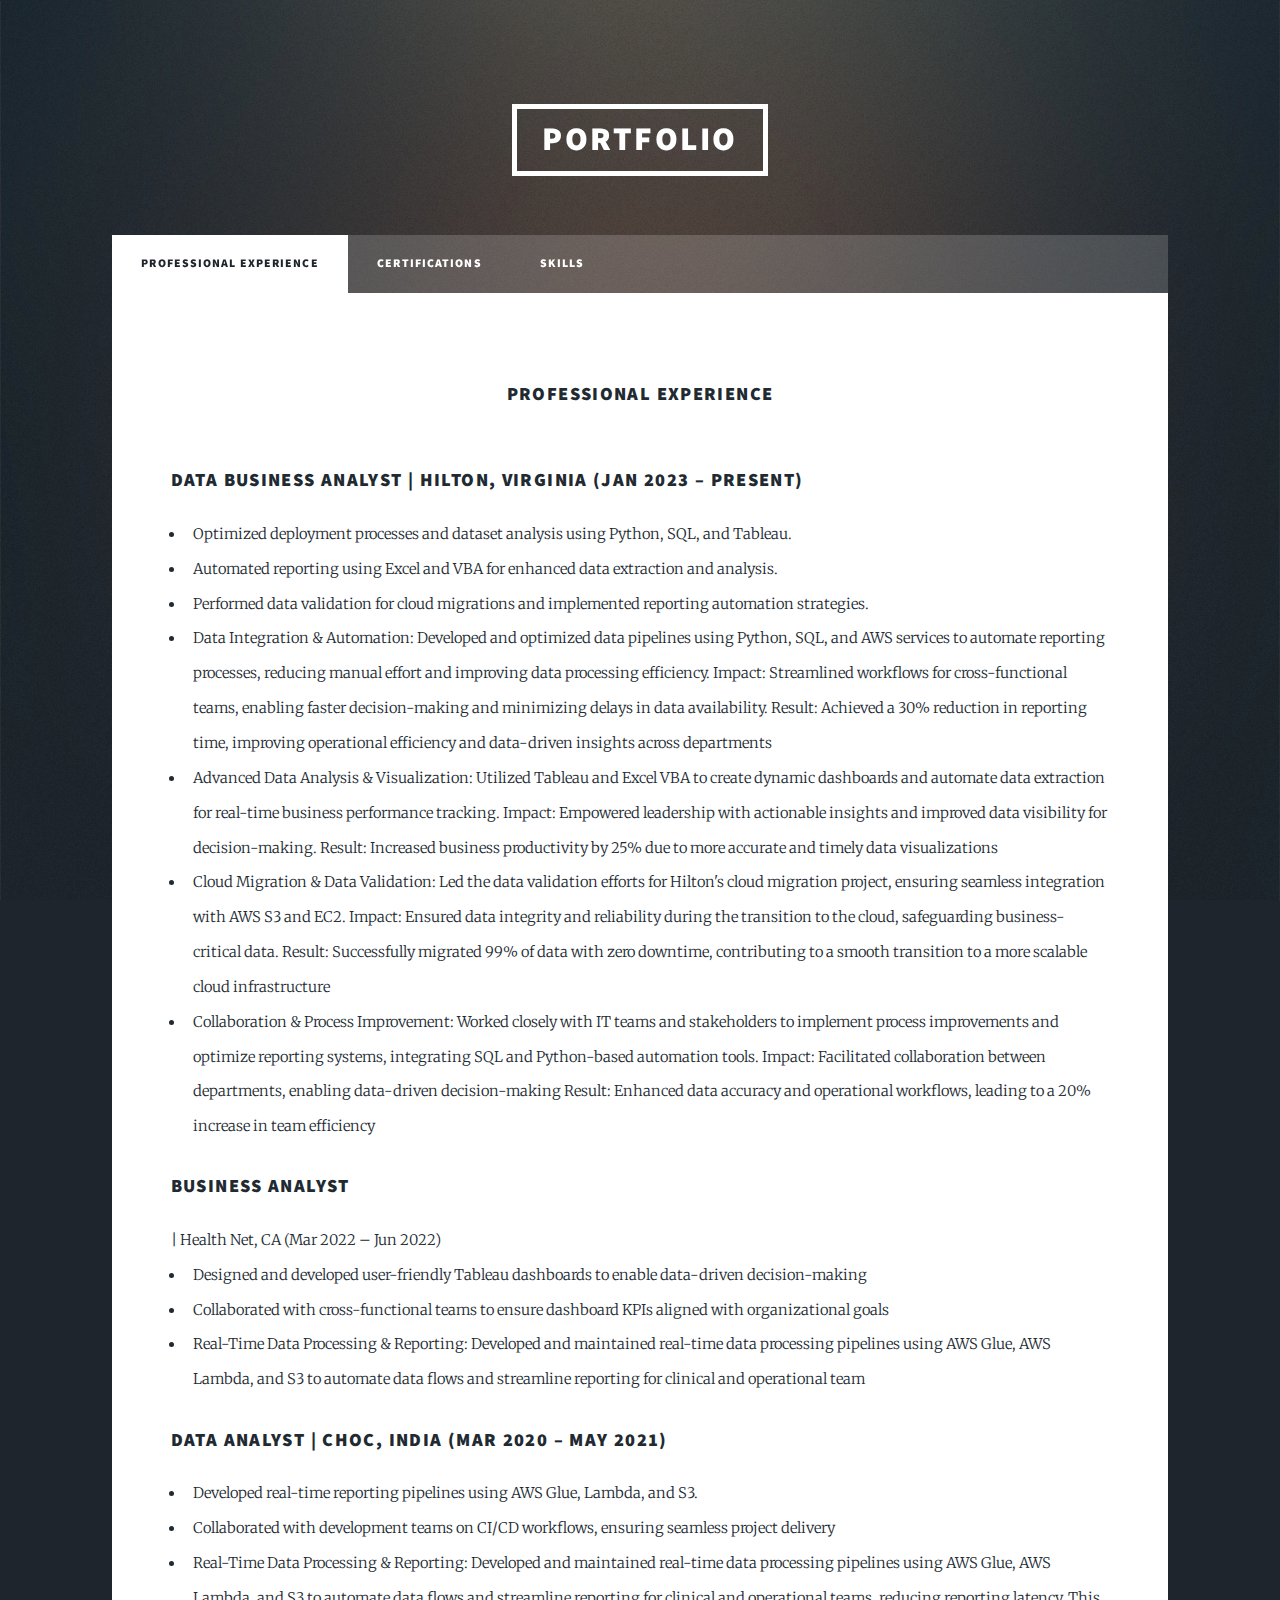
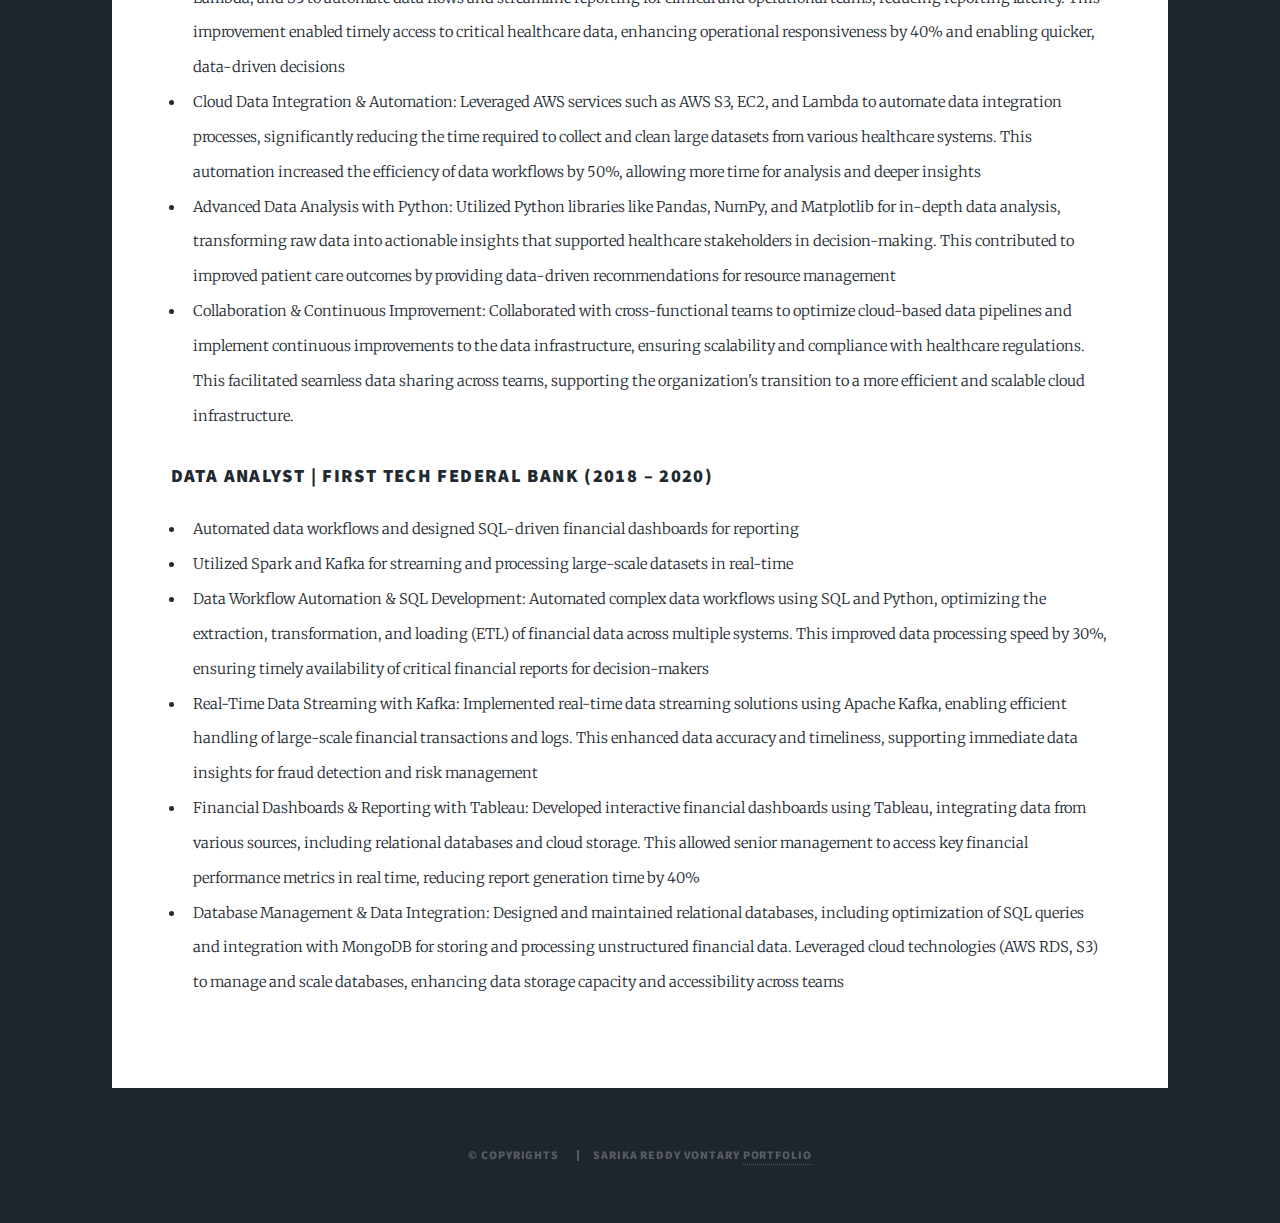
==== commit 0e380ca2: "Update generic.html" ====
--- a/generic.html
+++ b/generic.html
@@ -42,7 +42,7 @@
 				</header>
 
 				<section id="experience">
-					<h3>Software Engineer | Hilton, Virginia (Jan 2023 – Present)</h3>
+					<h3>Data Business analyst | Hilton, Virginia (Jan 2023 – Present)</h3>
 					<ul>
 						<li>Optimized deployment processes and dataset analysis using Python, SQL, and Tableau.</li>
 						<li>Automated reporting using Excel and VBA for enhanced data extraction and analysis.</li>
@@ -71,13 +71,13 @@
 						</li>
 
 					</ul>
-					<h3>Software Engineer | Health Net, CA (Mar 2022 – Jun 2022)</h3>
+					<h3> Business analyst</h3> | Health Net, CA (Mar 2022 – Jun 2022)</h3>
 					<ul>
 						<li>Designed and developed user-friendly Tableau dashboards to enable data-driven decision-making</li>
 						<li>Collaborated with cross-functional teams to ensure dashboard KPIs aligned with organizational goals</li>
 						<li>Real-Time Data Processing & Reporting: Developed and maintained real-time data processing pipelines using AWS Glue, AWS Lambda, and S3 to automate data flows and streamline reporting for clinical and operational team</li>
 					</ul>
-					<h3>Software Engineer | CHOC, India (Mar 2020 – May 2021)</h3>
+					<h3>Data analyst | CHOC, India (Mar 2020 – May 2021)</h3>
 					<ul>
 						<li>Developed real-time reporting pipelines using AWS Glue, Lambda, and S3.</li>
 						<li>Collaborated with development teams on CI/CD workflows, ensuring seamless project delivery</li>
@@ -87,7 +87,7 @@
 						<li>Advanced Data Analysis with Python: Utilized Python libraries like Pandas, NumPy, and Matplotlib for in-depth data analysis, transforming raw data into actionable insights that supported healthcare stakeholders in decision-making. This contributed to improved patient care outcomes by providing data-driven recommendations for resource management</li>
 						<li>Collaboration & Continuous Improvement: Collaborated with cross-functional teams to optimize cloud-based data pipelines and implement continuous improvements to the data infrastructure, ensuring scalability and compliance with healthcare regulations. This facilitated seamless data sharing across teams, supporting the organization's transition to a more efficient and scalable cloud infrastructure.</li>
 					</ul>
-					<h3>Software Engineer | First Tech Federal Bank (2018 – 2020)</h3>
+					<h3>Data analyst | First Tech Federal Bank (2018 – 2020)</h3>
 					<ul>
 						<li>Automated data workflows and designed SQL-driven financial dashboards for reporting</li>
 						<li>Utilized Spark and Kafka for streaming and processing large-scale datasets in real-time</li>
